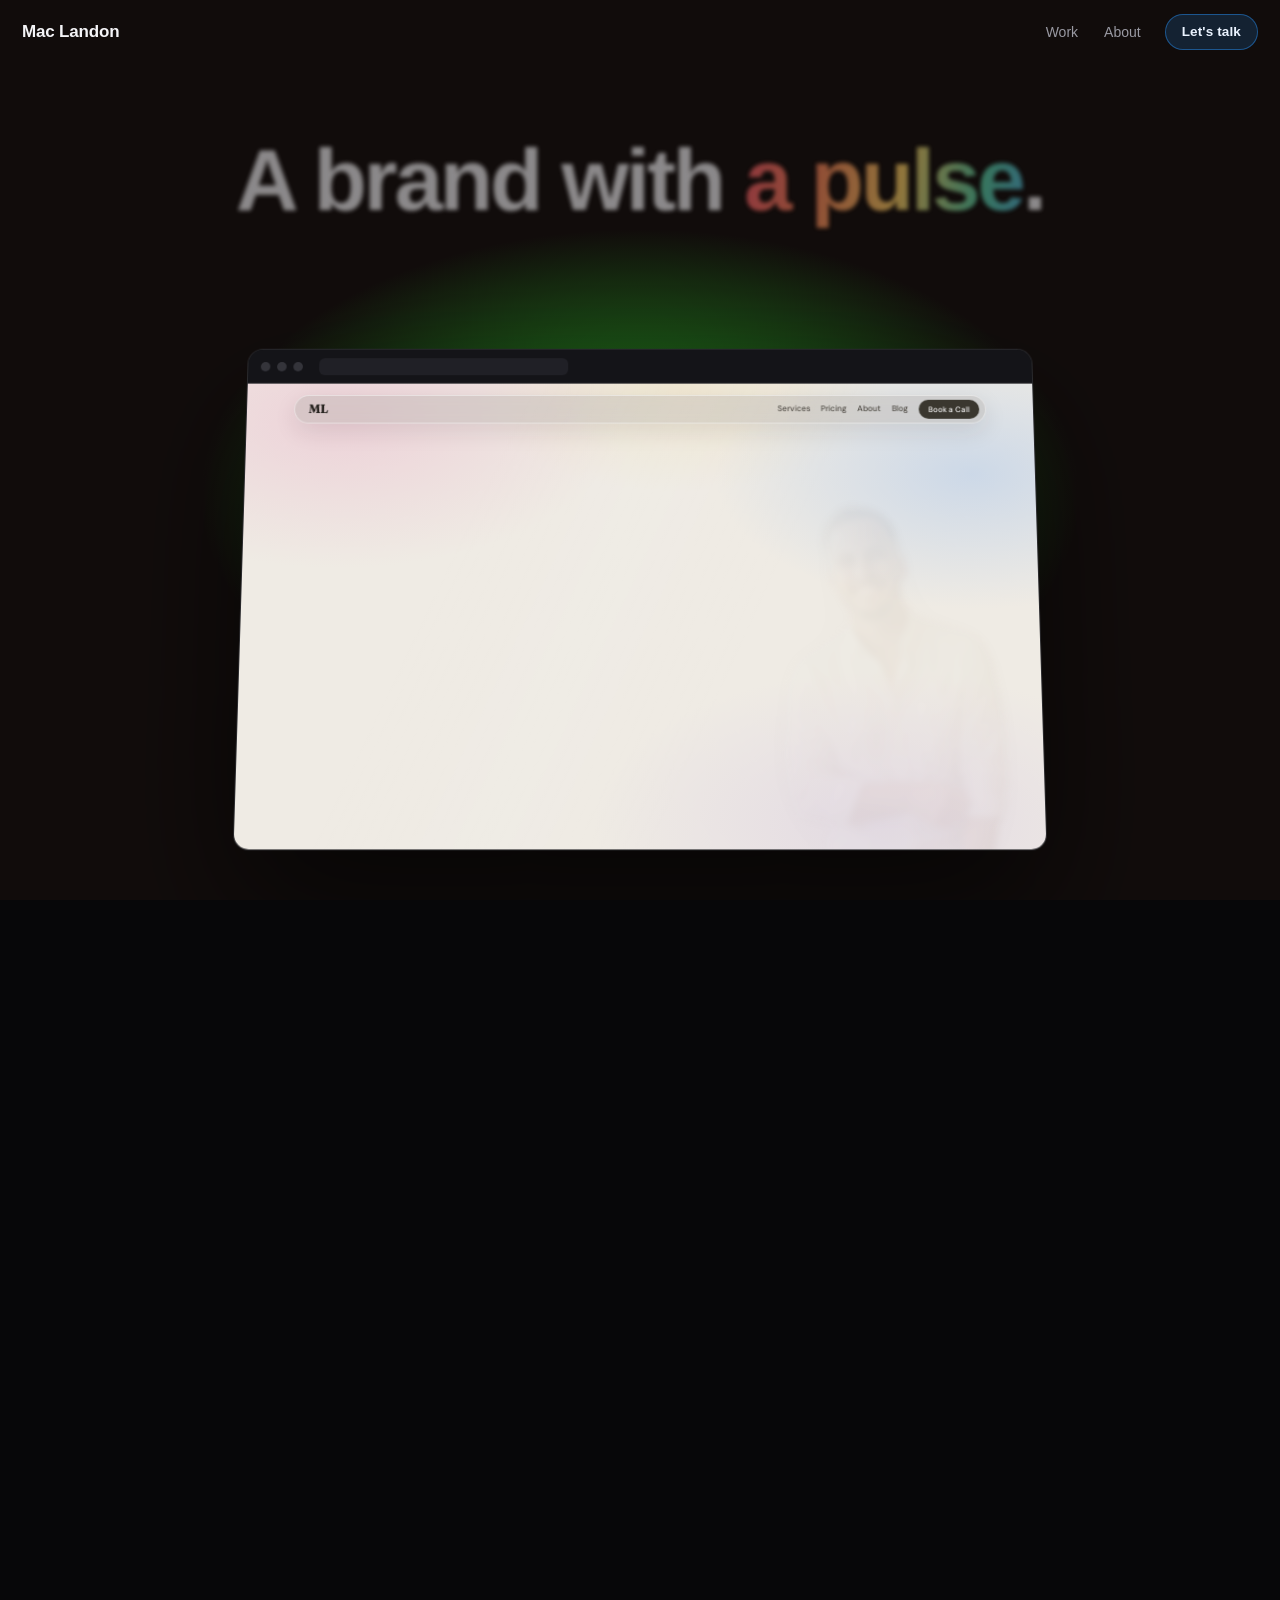
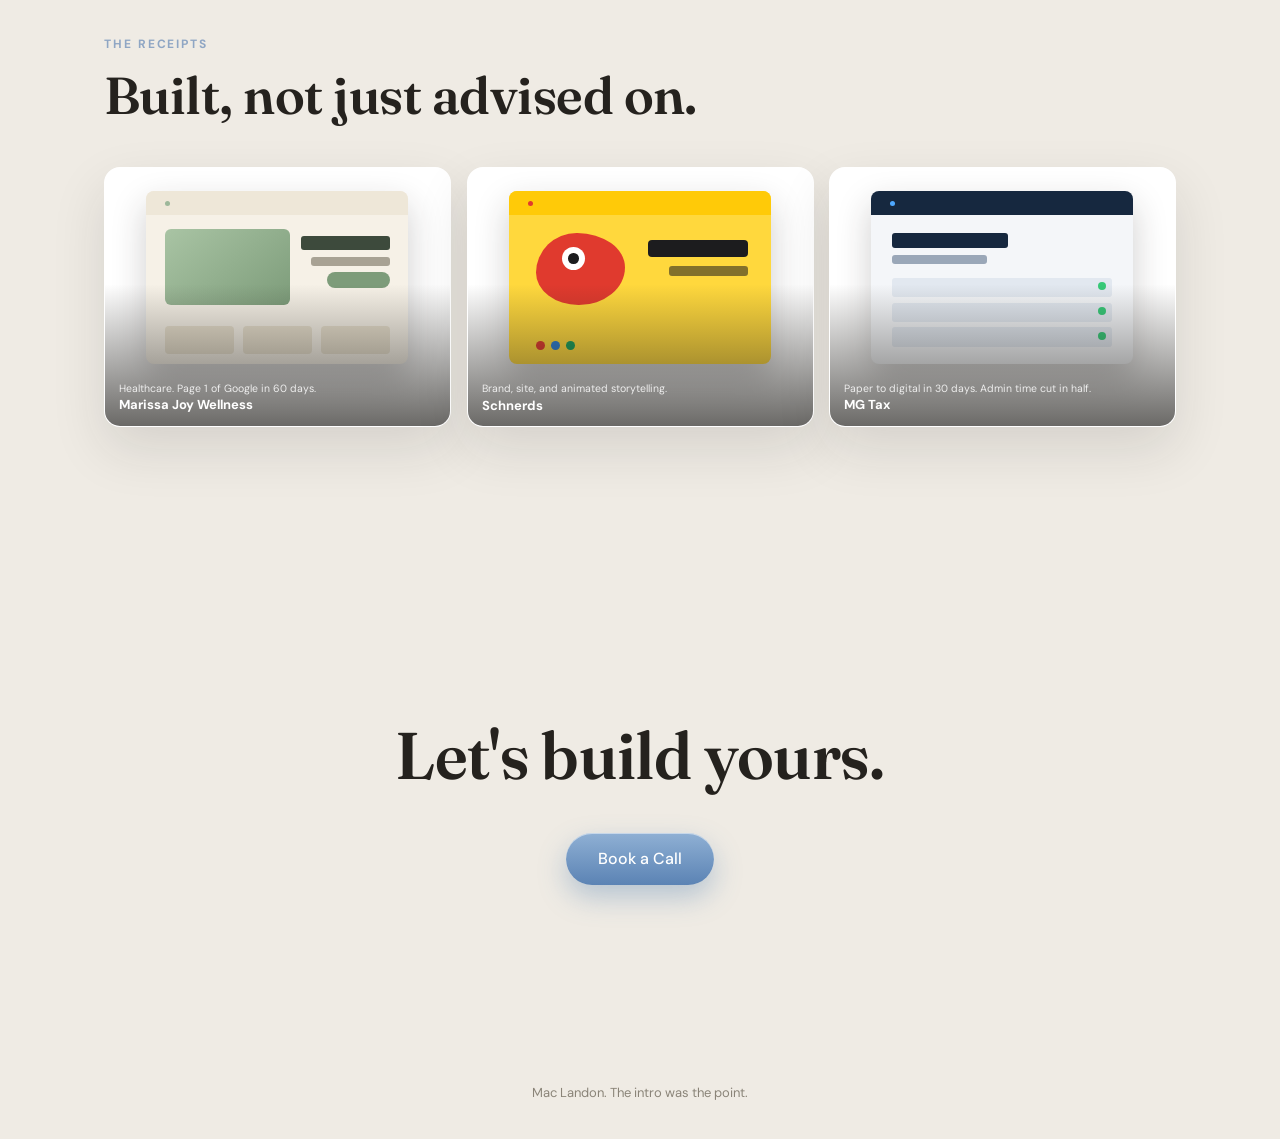
==== index.html @ 6a46c6a6 "snap-to-beat, seamless gradient loop, nav pill fix, shared-element morph into the site, subway video" ====
<!DOCTYPE html>
<html lang="en">
<head>
<meta charset="UTF-8">
<meta name="viewport" content="width=device-width, initial-scale=1, viewport-fit=cover">
<meta name="robots" content="noindex, nofollow">
<title>Mac Landon — the site builds itself</title>
<link rel="preconnect" href="https://fonts.googleapis.com">
<link rel="preconnect" href="https://fonts.gstatic.com" crossorigin>
<link href="https://fonts.googleapis.com/css2?family=Fraunces:ital,wght@0,500;0,600;0,700;1,600&family=DM+Sans:wght@400;500;700&display=swap" rel="stylesheet">
<!--
  v9 — THE INTRO TO THE REAL SITE.
  The dark cinematic stage builds maclandon.com in its TRUE brand
  (Fraunces serif, DM Sans, iridescent pastel, glass pill nav, the real
  portrait). At "One person. The whole build." you zoom INTO the browser
  and land inside the real site at full size. From there the page is
  normal: light theme, receipts, CTA. The whole build was the intro.
-->
<style>
  :root{
    --ink:#f4f4f7;--mute:#9a9aa3;--line:rgba(255,255,255,.12);
    --accent:#2997ff;
    /* cyclic gradient: ends where it starts, so the shimmer loop has no seam */
    --rainbow:linear-gradient(100deg,#ff5e6c,#ff8a5c,#ffd166,#5ad1a5,#4ea8ff,#a06bff,#ff6bd6,#ff5e6c);
    /* real maclandon.com brand */
    --site-bg:#EFEBE4;--site-card:rgba(252,250,246,.78);--site-text:#25221E;
    --site-mid:#5a554c;--site-muted:#8a8478;--site-blue:#7fa0c3;--site-blue2:#4a7ab0;
    --serif:"Fraunces",Georgia,serif;--sans:"DM Sans",-apple-system,sans-serif;
    --maxw:1120px;
  }
  *{margin:0;padding:0;box-sizing:border-box}
  body{background:#070709;color:var(--ink);
    font-family:-apple-system,BlinkMacSystemFont,"SF Pro Display","SF Pro Text","Helvetica Neue",sans-serif;
    -webkit-font-smoothing:antialiased;line-height:1.5;overflow-x:hidden}

  /* intro chrome nav (dissolves when you enter the site) */
  .nav{position:fixed;top:0;left:0;right:0;z-index:60;display:flex;align-items:center;justify-content:space-between;
    padding:14px 22px;will-change:opacity}
  .nav .brand{font-weight:600;font-size:17px;letter-spacing:-.01em;color:var(--ink);text-decoration:none}
  .nav .links{display:flex;gap:22px;align-items:center;font-size:14px}
  .nav .links a{color:var(--mute);text-decoration:none;padding:6px 2px}
  .nav .links a:hover{color:var(--ink)}
  .nav .links a.pill{background:rgba(41,151,255,.16);border:1px solid rgba(41,151,255,.45);color:#eaf3ff;
    padding:7px 16px;border-radius:980px;font-weight:600;font-size:13.5px;letter-spacing:.01em;
    transition:background .25s,border-color .25s}
  .nav .links a.pill:hover{background:rgba(41,151,255,.32);border-color:rgba(41,151,255,.7);color:#fff}
  @media(max-width:640px){.nav .links a.hide-m{display:none}}

  /* ===== THE STAGE ===== */
  .stage{position:relative;height:700vh}
  .pin{position:sticky;top:0;height:100vh;height:100svh;min-height:600px;overflow:hidden}
  .glow{position:absolute;inset:0;pointer-events:none}

  .caps{position:absolute;top:0;left:0;right:0;height:42svh;z-index:5;
    display:flex;align-items:center;justify-content:center;
    perspective:900px;perspective-origin:50% 50%;pointer-events:none}
  .cap{position:absolute;text-align:center;max-width:22ch;padding:0 22px;
    font-weight:800;letter-spacing:-.035em;line-height:1.05;
    font-size:clamp(30px,5.2vw,72px);opacity:0;will-change:transform,opacity,filter}
  .cap em{font-style:normal;background:var(--rainbow);background-size:200% 100%;
    -webkit-background-clip:text;background-clip:text;color:transparent;animation:shimmer 8s linear infinite}
  @keyframes shimmer{to{background-position:200% 0}}

  .stage3d{position:absolute;left:0;right:0;bottom:3svh;top:33svh;
    display:flex;align-items:center;justify-content:center;
    perspective:1500px;perspective-origin:50% 30%}
  .frame{position:relative;width:min(820px,90vw);aspect-ratio:16/10;
    border-radius:16px;border:1px solid var(--line);background:#0c0c10;
    box-shadow:0 60px 140px rgba(0,0,0,.65);
    transform-style:preserve-3d;will-change:transform,opacity,filter}
  .frame__bar{height:36px;display:flex;align-items:center;gap:7px;padding:0 13px;background:#141418;border-bottom:1px solid var(--line);border-radius:15px 15px 0 0}
  .frame__bar i{width:10px;height:10px;border-radius:50%;background:#34343a}
  .frame__url{margin-left:10px;height:18px;flex:1;max-width:260px;border-radius:6px;background:#202026;
    display:flex;align-items:center;padding:0 9px;overflow:hidden}
  .frame__url span{font-size:11px;color:#9fd3a9;font-family:'SF Mono',Menlo,monospace;white-space:nowrap;
    clip-path:inset(0 100% 0 0);will-change:clip-path}
  .screen{position:relative;height:calc(100% - 36px);overflow:hidden;border-radius:0 0 15px 15px;background:#0d0d12}
  .screen__sheen{position:absolute;inset:-10%;z-index:9;pointer-events:none;will-change:transform;
    background:linear-gradient(115deg,transparent 32%,rgba(255,255,255,.06) 46%,transparent 60%)}

  /* the iridescent wallpaper that floods in at the brand beat */
  .paper{position:absolute;inset:0;opacity:0;will-change:opacity;
    background:
      radial-gradient(55% 50% at 12% 8%,rgba(235,185,205,.5),transparent 65%),
      radial-gradient(50% 45% at 92% 20%,rgba(170,198,235,.5),transparent 65%),
      radial-gradient(45% 40% at 55% 0%,rgba(240,220,170,.35),transparent 60%),
      radial-gradient(55% 50% at 80% 95%,rgba(200,180,225,.3),transparent 65%),
      var(--site-bg)}

  .wire{position:absolute;inset:16px;display:flex;flex-direction:column;gap:11px;opacity:0;will-change:opacity}
  .wire b{display:block;border:1.5px dashed rgba(255,255,255,.2);border-radius:8px}
  .wire .w-nav{height:24px}.wire .w-hero{flex:1}.wire .w-row{height:25%;display:flex;gap:11px}
  .wire .w-row b{flex:1}

  /* ===== the miniature: real maclandon.com ===== */
  .lyr{position:absolute;opacity:0;will-change:opacity,transform,filter}
  .mnav{top:12px;left:50%;width:88%;height:30px;display:flex;align-items:center;gap:10px;
    background:rgba(180,175,168,.38);backdrop-filter:blur(10px);-webkit-backdrop-filter:blur(10px);
    border:1px solid rgba(255,255,255,.45);border-radius:980px;padding:0 6px 0 14px;
    box-shadow:0 8px 24px rgba(37,34,30,.10)}
  .mnav .ml{font-family:var(--serif);font-weight:700;font-size:13px;color:var(--site-text)}
  .mnav .mmenu{margin-left:auto;display:flex;gap:11px;font-family:var(--sans);font-size:8.5px;font-weight:500;color:#4c4841;align-items:center}
  .mnav .mp{background:#3a372f;color:#fff;border-radius:980px;padding:4px 10px;font-weight:500;font-size:8px}
  .mportrait{right:4%;bottom:0;height:78%;pointer-events:none}
  .mportrait img{height:100%;width:auto;display:block;filter:drop-shadow(0 10px 30px rgba(37,34,30,.18))}
  .mcard{left:5%;top:20%;width:44%;border-radius:12px;padding:14px 15px;
    background:var(--site-card);backdrop-filter:blur(10px);-webkit-backdrop-filter:blur(10px);
    border:1px solid rgba(255,255,255,.7);box-shadow:0 14px 38px rgba(37,34,30,.10)}
  .meyebrow{font-family:var(--sans);font-size:6.8px;font-weight:700;letter-spacing:.16em;color:#8fa6c4;margin-bottom:6px}
  .mcard h4{font-family:var(--serif);font-weight:600;font-size:clamp(12px,1.9vw,18.5px);letter-spacing:-.01em;line-height:1.12;color:var(--site-text)}
  .mcard h4 i{font-style:italic;color:#a9c3e2}
  .mstrap{font-family:var(--sans);font-size:clamp(7.5px,1vw,9.5px);font-weight:700;color:var(--site-mid);margin-top:6px}
  .mcard p{font-family:var(--sans);font-size:clamp(7px,.95vw,8.8px);color:var(--site-muted);line-height:1.5;margin-top:4px}
  .mpill{margin-top:8px;width:max-content;font-family:var(--sans);font-size:clamp(7.5px,1vw,9px);font-weight:500;color:#fff;
    background:linear-gradient(180deg,#8fb0d4,#5b83b4);border-radius:980px;padding:5px 13px;
    box-shadow:inset 0 1px 0 rgba(255,255,255,.5),0 6px 16px rgba(74,122,176,.35)}
  .mfoot{left:5%;bottom:7%;font-family:var(--sans);font-size:7px;font-weight:700;letter-spacing:.14em;color:#8a8478}
  .msys{bottom:14px;left:50%;width:60%;display:flex;gap:7px;align-items:center;z-index:3;
    background:rgba(252,250,246,.9);backdrop-filter:blur(10px);-webkit-backdrop-filter:blur(10px);
    border:1px solid rgba(255,255,255,.8);border-radius:11px;padding:7px;
    box-shadow:0 12px 30px rgba(37,34,30,.14)}
  .msys .field{flex:1;height:20px;border-radius:6px;background:rgba(37,34,30,.05);border:1px solid rgba(37,34,30,.12);
    display:flex;align-items:center;padding:0 8px;font-family:var(--sans);font-size:8.5px;color:var(--site-muted)}
  .msys .send{height:20px;border-radius:6px;background:var(--site-blue2);color:#fff;font-family:var(--sans);font-size:8.5px;font-weight:700;
    display:flex;align-items:center;padding:0 10px;white-space:nowrap}
  .mchecks{top:52px;right:5%;display:flex;flex-direction:column;gap:7px;align-items:flex-end;z-index:3}
  .mchecks .ck{display:flex;align-items:center;gap:5px;font-family:var(--sans);font-size:9px;color:var(--site-mid);
    background:rgba(252,250,246,.9);border:1px solid rgba(255,255,255,.8);border-radius:980px;padding:3px 9px;
    box-shadow:0 6px 16px rgba(37,34,30,.10)}
  .mchecks .ck b{width:12px;height:12px;border-radius:50%;background:#4c9e6a;color:#fff;font-size:8px;display:grid;place-items:center;font-weight:900}
  .mlive{top:52px;left:5%;display:flex;align-items:center;gap:6px;font-family:var(--sans);font-size:9.5px;color:var(--site-mid);z-index:3;
    background:rgba(252,250,246,.9);border:1px solid rgba(255,255,255,.8);border-radius:980px;padding:4px 10px;
    box-shadow:0 6px 16px rgba(37,34,30,.10)}
  .mlive b{width:7px;height:7px;border-radius:50%;background:#2ea866;box-shadow:0 0 0 0 rgba(46,168,102,.55);animation:pulse 1.8s infinite}
  @keyframes pulse{0%{box-shadow:0 0 0 0 rgba(46,168,102,.5)}70%{box-shadow:0 0 0 7px rgba(46,168,102,0)}100%{box-shadow:0 0 0 0 rgba(46,168,102,0)}}

  /* MOBILE: phone-shaped frame */
  @media(max-width:740px){
    .stage3d{top:30svh;bottom:2svh}
    .frame{width:auto;height:min(60svh,520px);aspect-ratio:10/16.5;border-radius:22px}
    .frame__bar{height:26px;border-radius:21px 21px 0 0;padding:0 10px}
    .frame__bar i{width:7px;height:7px}
    .frame__url{height:14px;max-width:170px;padding:0 7px}
    .frame__url span{font-size:8.5px}
    .screen{height:calc(100% - 26px);border-radius:0 0 21px 21px}
    .wire{inset:12px;gap:9px}
    .mnav{top:10px;width:88%;height:26px}
    .mnav .mmenu .mm{display:none}
    .mcard{left:6%;right:6%;width:auto;top:15%}
    .mcard h4{font-size:15px}
    .mstrap{font-size:9px}.mcard p{font-size:8.5px}
    .mpill{font-size:9px;padding:5px 13px}
    .mportrait{height:46%;right:0;left:0;display:flex;justify-content:center}
    .mchecks{display:none}
    .mlive{top:46px;left:6%}
    .msys{width:82%;bottom:12px}
    .mfoot{display:none}
  }

  /* ===== THE REAL SITE (you land inside it) ===== */
  .sitehero{position:absolute;inset:0;z-index:4;opacity:0;will-change:opacity,transform,filter;pointer-events:none;
    background:
      radial-gradient(55% 50% at 12% 8%,rgba(235,185,205,.5),transparent 65%),
      radial-gradient(50% 45% at 92% 20%,rgba(170,198,235,.5),transparent 65%),
      radial-gradient(45% 40% at 55% 0%,rgba(240,220,170,.35),transparent 60%),
      radial-gradient(55% 50% at 80% 95%,rgba(200,180,225,.3),transparent 65%),
      var(--site-bg);
    font-family:var(--sans);color:var(--site-text)}
  .snav{position:absolute;top:22px;left:0;right:0;margin:0 auto;width:min(880px,92vw);height:52px;
    display:flex;align-items:center;gap:22px;padding:0 10px 0 26px;
    background:rgba(180,175,168,.38);backdrop-filter:blur(14px);-webkit-backdrop-filter:blur(14px);
    border:1px solid rgba(255,255,255,.45);border-radius:980px;box-shadow:0 10px 34px rgba(37,34,30,.12);
    will-change:transform,opacity;transform-origin:0 0}
  .scard{will-change:transform,opacity;transform-origin:0 0}
  .sportrait{will-change:transform,opacity;transform-origin:0 0}
  .snav .ml{font-family:var(--serif);font-weight:700;font-size:22px}
  .snav .links{margin-left:auto;display:flex;gap:20px;align-items:center;font-size:13.5px;font-weight:500;color:#4c4841}
  .snav .links span{cursor:pointer}
  .snav .bp{background:#3a372f;color:#fff;border-radius:980px;padding:9px 18px;font-weight:500;font-size:13.5px}
  .sgrid{position:absolute;inset:0;display:grid;grid-template-columns:1.05fr .95fr;align-items:center;
    max-width:1240px;margin:0 auto;padding:80px 4vw 0}
  .scard{border-radius:22px;padding:clamp(22px,3.4vw,44px);
    background:var(--site-card);backdrop-filter:blur(14px);-webkit-backdrop-filter:blur(14px);
    border:1px solid rgba(255,255,255,.7);box-shadow:0 24px 60px rgba(37,34,30,.10)}
  .seyebrow{font-size:12px;font-weight:700;letter-spacing:.18em;color:#8fa6c4;margin-bottom:16px}
  .scard h1{font-family:var(--serif);font-weight:600;font-size:clamp(30px,3.9vw,54px);letter-spacing:-.01em;line-height:1.08}
  .scard h1 i{font-style:italic;color:#a9c3e2}
  .sstrap{font-size:clamp(14px,1.5vw,18px);font-weight:700;color:var(--site-mid);margin-top:14px}
  .scard p{font-size:clamp(12.5px,1.25vw,15.5px);color:var(--site-muted);line-height:1.6;margin-top:10px;max-width:46ch}
  .spill{display:inline-block;margin-top:20px;font-size:15px;font-weight:500;color:#fff;
    background:linear-gradient(180deg,#8fb0d4,#5b83b4);border-radius:980px;padding:12px 26px;
    box-shadow:inset 0 1px 0 rgba(255,255,255,.5),0 12px 28px rgba(74,122,176,.35)}
  .sportrait{position:absolute;right:2vw;bottom:0;height:min(86svh,780px);pointer-events:none}
  .sportrait img{height:100%;width:auto;display:block;filter:drop-shadow(0 16px 44px rgba(37,34,30,.16))}
  .sfoot{position:absolute;left:4vw;bottom:26px;font-size:11.5px;font-weight:700;letter-spacing:.16em;color:#8a8478}
  @media(max-width:900px){
    .sgrid{grid-template-columns:1fr;align-items:end;padding:86px 5vw 26svh}
    .snav .links span{display:none}
    .sportrait{right:50%;transform:translateX(50%);height:min(44svh,420px)}
    .sfoot{display:none}
  }

  /* ===== normal site sections below (light) ===== */
  .site-body{background:var(--site-bg);color:var(--site-text);font-family:var(--sans)}
  .band{max-width:var(--maxw);margin:0 auto;padding:15vh 24px}
  .k2{font-size:12px;font-weight:700;letter-spacing:.16em;color:#8fa6c4;margin-bottom:14px;text-transform:uppercase}
  .band h2{font-family:var(--serif);font-weight:600;font-size:clamp(30px,4.6vw,52px);letter-spacing:-.01em;line-height:1.08;max-width:20ch}
  .rgrid{display:grid;grid-template-columns:repeat(3,1fr);gap:16px;margin-top:44px;perspective:1100px}
  .tile{position:relative;will-change:transform,opacity;transform-style:preserve-3d;
    opacity:0;transform:translateY(46px) rotateX(26deg)}
  .tile.in{transition:opacity .9s cubic-bezier(.2,.7,.2,1),transform .9s cubic-bezier(.2,.7,.2,1);opacity:1;transform:none}
  .tile__in{position:relative;aspect-ratio:4/3;border-radius:16px;overflow:hidden;
    background:#fff;border:1px solid rgba(255,255,255,.8);box-shadow:0 22px 54px rgba(37,34,30,.12);text-align:left;
    will-change:transform;transition:box-shadow .3s;transform-style:preserve-3d}
  .tile:hover .tile__in{box-shadow:0 30px 70px rgba(74,122,176,.22)}
  .tile .glare{position:absolute;inset:0;z-index:4;pointer-events:none;opacity:0;
    background:radial-gradient(60% 45% at var(--gx,50%) var(--gy,50%),rgba(255,255,255,.35),transparent 70%);transition:opacity .3s}
  .tile:hover .glare{opacity:1}
  .tile .label{position:absolute;left:14px;bottom:11px;z-index:3;font-weight:700;font-size:13px;color:#fff}
  .tile .sub{position:absolute;left:14px;bottom:29px;z-index:3;font-size:10.5px;color:rgba(255,255,255,.85)}
  .tile__in::after{content:"";position:absolute;inset:0;z-index:2;background:linear-gradient(180deg,transparent 45%,rgba(30,28,24,.66))}
  .mini{position:absolute;inset:9% 12% 24%;border-radius:8px;overflow:hidden;box-shadow:0 14px 34px rgba(37,34,30,.22)}
  .mini .bar{height:14%;display:flex;align-items:center;gap:4px;padding:0 7%}
  .mini .bar i{width:5px;height:5px;border-radius:50%}
  .mini .line{border-radius:3px}
  .mini.marissa{background:#f6f1e7}
  .mini.marissa .bar{background:#eee7d8}.mini.marissa .bar i{background:#9db89a}
  .mini.marissa .hero{position:absolute;top:22%;left:7%;width:48%;height:44%;border-radius:6px;background:linear-gradient(140deg,#a9c4a4,#7d9c7a)}
  .mini.marissa .t1{position:absolute;top:26%;right:7%;width:34%;height:8%;background:#3d4a3c}
  .mini.marissa .t2{position:absolute;top:38%;right:7%;width:30%;height:5%;background:#a8a294}
  .mini.marissa .t3{position:absolute;top:47%;right:7%;width:24%;height:9%;border-radius:20px;background:#7d9c7a}
  .mini.marissa .row{position:absolute;bottom:6%;left:7%;right:7%;height:16%;display:flex;gap:4%}
  .mini.marissa .row b{flex:1;border-radius:4px;background:#e7dfcd}
  .mini.schnerds{background:#ffd83d}
  .mini.schnerds .bar{background:#ffca08}.mini.schnerds .bar i{background:#e03a2e}
  .mini.schnerds .blob{position:absolute;top:24%;left:10%;width:34%;height:42%;border-radius:46% 54% 52% 48%/55% 48% 52% 45%;background:#e03a2e}
  .mini.schnerds .eye{position:absolute;top:32%;left:20%;width:9%;aspect-ratio:1;border-radius:50%;background:#fff}
  .mini.schnerds .eye::after{content:"";position:absolute;inset:28%;border-radius:50%;background:#1c1c1e}
  .mini.schnerds .t1{position:absolute;top:28%;right:9%;width:38%;height:10%;background:#1c1c1e;border-radius:4px}
  .mini.schnerds .t2{position:absolute;top:43%;right:9%;width:30%;height:6%;background:rgba(28,28,30,.55);border-radius:3px}
  .mini.schnerds .dots{position:absolute;bottom:8%;left:10%;display:flex;gap:6px}
  .mini.schnerds .dots i{width:9px;height:9px;border-radius:50%}
  .mini.mgtax{background:#f4f6f9}
  .mini.mgtax .bar{background:#16283f}.mini.mgtax .bar i{background:#4ea8ff}
  .mini.mgtax .t1{position:absolute;top:24%;left:8%;width:44%;height:9%;background:#16283f;border-radius:3px}
  .mini.mgtax .t2{position:absolute;top:37%;left:8%;width:36%;height:5%;background:#9aa7b8;border-radius:3px}
  .mini.mgtax .rowset{position:absolute;top:50%;left:8%;right:8%;bottom:10%;display:flex;flex-direction:column;gap:8%}
  .mini.mgtax .rowset b{flex:1;border-radius:3px;background:#e2e8f0;position:relative}
  .mini.mgtax .rowset b::after{content:"";position:absolute;right:3%;top:22%;width:8px;height:8px;border-radius:50%;background:#37c978}
  @media(max-width:760px){
    .rgrid{grid-template-columns:1fr;gap:10px;margin-top:26px;width:min(420px,92vw)}
    .tile__in{aspect-ratio:16/5.6}
    .tile .label{left:63%;right:10px;bottom:auto;top:50%;font-size:12.5px}
    .tile .sub{left:63%;right:10px;bottom:auto;top:50%;transform:translateY(18px);font-size:9.5px;line-height:1.35}
    .tile__in::after{background:linear-gradient(90deg,transparent 55%,rgba(30,28,24,.6))}
    .mini{inset:10% 42% 10% 5%}
  }

  .cta{padding:16vh 24px 18vh;text-align:center}
  .cta h2{font-family:var(--serif);font-weight:600;font-size:clamp(32px,6vw,66px);letter-spacing:-.01em}
  .cta a{display:inline-block;margin-top:28px;font-size:16px;font-weight:500;color:#fff;text-decoration:none;
    background:linear-gradient(180deg,#8fb0d4,#5b83b4);border-radius:980px;padding:14px 32px;
    box-shadow:inset 0 1px 0 rgba(255,255,255,.5),0 12px 28px rgba(74,122,176,.35);transition:transform .2s}
  .cta a:hover{transform:translateY(-2px)}
  footer{padding:36px 24px calc(36px + env(safe-area-inset-bottom));text-align:center;color:#8a8478;font-size:13px}

  @media(prefers-reduced-motion:reduce){*{animation:none!important}}
</style>
</head>
<body>

<nav class="nav" id="nav">
  <a class="brand" href="index.html">Mac Landon</a>
  <div class="links">
    <a href="#work" id="worklink" class="hide-m">Work</a>
    <a href="about.html">About</a>
    <a href="#contact" class="pill">Let's talk</a>
  </div>
</nav>

<section class="stage" id="stage">
  <div class="pin" id="pin">
    <div class="glow" id="glow"></div>

    <div class="caps">
      <h1 class="cap">Your business is better than your website shows.</h1>
      <h1 class="cap">So I build the whole thing.</h1>
      <h1 class="cap">A brand with <em>a pulse</em>.</h1>
      <h1 class="cap">Your story, in your voice.</h1>
      <h1 class="cap">Systems that run it quietly.</h1>
      <h1 class="cap">One person. <em>The whole build.</em></h1>
    </div>

    <div class="stage3d">
      <div class="frame" id="frame">
        <div class="frame__bar"><i></i><i></i><i></i><div class="frame__url"><span id="urltext">https://maclandon.com</span></div></div>
        <div class="screen">
          <div class="paper" id="paper"></div>
          <div class="wire" id="wire">
            <b class="w-nav"></b><b class="w-hero"></b>
            <div class="w-row"><b></b><b></b><b></b></div>
          </div>

          <div class="lyr mnav" id="mnav" data-in="0.35" style="transform:translateX(-50%)">
            <div class="ml">ML</div>
            <div class="mmenu"><span class="mm">Services</span><span class="mm">Pricing</span><span class="mm">About</span><span class="mm">Blog</span><span class="mp">Book a Call</span></div>
          </div>

          <div class="lyr mportrait" id="mportrait" data-in="0.48"><img src="assets/mac-hero.png" alt=""></div>

          <div class="lyr mcard" id="mcard" data-in="0.51">
            <div class="meyebrow">— WEBSITES · SYSTEMS · AUTOMATION</div>
            <h4>Your business is <i>good.</i><br>Your systems aren't keeping up.</h4>
            <div class="mstrap">I find what's broken and build what's missing.</div>
            <p>I build the websites, intake systems, and automations that let solo practices and small firms run without the owner in the middle of everything.</p>
            <div class="mpill">See if we're a fit &rarr;</div>
          </div>

          <div class="lyr mfoot" data-in="0.56">— IS THIS RIGHT FOR YOU</div>

          <div class="lyr msys" data-in="0.66"><div class="field">you@email.com</div><div class="send">Get the audit</div></div>

          <div class="lyr mchecks" data-in="0.70">
            <div class="ck"><b>&checkmark;</b>Audit funnel live</div>
            <div class="ck"><b>&checkmark;</b>Booking connected</div>
          </div>

          <div class="lyr mlive" data-in="0.79"><b></b>Live</div>
          <div class="screen__sheen" id="sheen"></div>
        </div>
      </div>
    </div>

    <!-- you land INSIDE the real site -->
    <div class="sitehero" id="sitehero">
      <div class="snav" id="snav">
        <div class="ml">ML</div>
        <div class="links"><span>Services</span><span>Pricing</span><span>About</span><span>Blog</span><span>Audit</span><span class="bp">Book a Call</span></div>
      </div>
      <div class="sportrait" id="sportrait"><img src="assets/mac-hero.png" alt="Mac Landon"></div>
      <div class="sgrid">
        <div class="scard" id="scard">
          <div class="seyebrow">— WEBSITES · SYSTEMS · AUTOMATION</div>
          <h1>Your business is <i>good.</i><br>Your systems aren't keeping up.</h1>
          <div class="sstrap">I find what's broken and build what's missing.</div>
          <p>I build the websites, intake systems, and automations that let solo practices and small firms run without the owner in the middle of everything. Tax, healthcare, e-commerce, creative services.</p>
          <span class="spill">See if we're a fit &rarr;</span>
        </div>
        <div></div>
      </div>
      <div class="sfoot">— IS THIS RIGHT FOR YOU</div>
    </div>
  </div>
</section>

<!-- ===== from here on you're just browsing the site ===== -->
<div class="site-body">
  <section class="band" id="work">
    <div class="k2">The receipts</div>
    <h2>Built, not just advised on.</h2>
    <div class="rgrid">
      <div class="tile">
        <div class="tile__in">
          <div class="mini marissa"><div class="bar"><i></i></div><div class="hero"></div><div class="line t1"></div><div class="line t2"></div><div class="t3"></div><div class="row"><b></b><b></b><b></b></div></div>
          <div class="sub">Healthcare. Page 1 of Google in 60 days.</div>
          <div class="label">Marissa Joy Wellness</div>
          <div class="glare"></div>
        </div>
      </div>
      <div class="tile">
        <div class="tile__in">
          <div class="mini schnerds"><div class="bar"><i></i></div><div class="blob"></div><div class="eye"></div><div class="t1"></div><div class="t2"></div><div class="dots"><i style="background:#e03a2e"></i><i style="background:#2f7dd1"></i><i style="background:#1c9e5a"></i></div></div>
          <div class="sub">Brand, site, and animated storytelling.</div>
          <div class="label">Schnerds</div>
          <div class="glare"></div>
        </div>
      </div>
      <div class="tile">
        <div class="tile__in">
          <div class="mini mgtax"><div class="bar"><i></i></div><div class="t1"></div><div class="t2"></div><div class="rowset"><b></b><b></b><b></b></div></div>
          <div class="sub">Paper to digital in 30 days. Admin time cut in half.</div>
          <div class="label">MG Tax</div>
          <div class="glare"></div>
        </div>
      </div>
    </div>
  </section>

  <section class="cta" id="contact">
    <h2>Let's build yours.</h2>
    <a href="#">Book a Call</a>
  </section>

  <footer>Mac Landon. The intro was the point.</footer>
</div>

<script>
const clamp=(v,a,b)=>Math.max(a,Math.min(b,v));
const sstep=(a,b,x)=>{const t=clamp((x-a)/(b-a),0,1);return t*t*(3-2*t);};
const lerp=(a,b,t)=>a+(b-a)*t;
const reduce=matchMedia('(prefers-reduced-motion:reduce)').matches;

const stage=document.getElementById('stage'), pin=document.getElementById('pin'),
      glow=document.getElementById('glow'), frame=document.getElementById('frame'),
      wire=document.getElementById('wire'), nav=document.getElementById('nav'),
      sheen=document.getElementById('sheen'), urltext=document.getElementById('urltext'),
      paper=document.getElementById('paper'), sitehero=document.getElementById('sitehero'),
      mnavEl=document.getElementById('mnav'), mcardEl=document.getElementById('mcard'), mportraitEl=document.getElementById('mportrait'),
      snavEl=document.getElementById('snav'), scardEl=document.getElementById('scard'), sportraitEl=document.getElementById('sportrait'),
      caps=[...document.querySelectorAll('.cap')],
      layers=[...document.querySelectorAll('.lyr[data-in]')];

let target=0, pS=0, pM=0, pF=0, mx=0, my=0, smx=0, smy=0;
const mobile=()=>innerWidth<=740;
const capCenters=[0.055,0.21,0.375,0.535,0.69,0.80], capHalf=0.08;
const cold=[9,10,15], warm=[20,13,10], end=[239,235,228]; /* settles to the site's cream */

addEventListener('mousemove',e=>{mx=(e.clientX/innerWidth-0.5)*2;my=(e.clientY/innerHeight-0.5)*2;},{passive:true});

/* SHARED-ELEMENT MORPH: final layout rects of the real site's nav/card/portrait */
const pairs=[[mnavEl,snavEl,'nav'],[mcardEl,scardEl,'card'],[mportraitEl,sportraitEl,'portrait']];
let finalRects=null;
function measureFinal(){
  const wasOp=sitehero.style.opacity;
  pairs.forEach(([m,sE])=>sE.style.transform='none');
  finalRects={};
  pairs.forEach(([m,sE,key])=>{const r=sE.getBoundingClientRect();finalRects[key]={x:r.left,y:r.top,w:r.width};});
}
addEventListener('resize',()=>{finalRects=null;});
document.fonts&&document.fonts.ready.then(()=>{finalRects=null;});

function tick(){
  const total=stage.offsetHeight-innerHeight;
  target=clamp(-stage.getBoundingClientRect().top/(total||1),0,1);
  pS+=(target-pS)*(reduce?1:0.05);
  pM+=(target-pM)*(reduce?1:0.085);
  pF+=(target-pF)*(reduce?1:0.13);
  smx+=(mx-smx)*0.06; smy+=(my-smy)*0.06;

  /* background: cold -> warm -> settles to the SITE's cream for the handoff */
  const warmth=sstep(0.02,0.75,pS), settle=sstep(0.85,0.97,pS);
  const bg=cold.map((c,i)=>Math.round(lerp(lerp(c,warm[i],warmth),end[i],settle)));
  pin.style.background='rgb('+bg.join(',')+')';
  const hue=lerp(215,18,pS), gi=lerp(.28,.85,warmth)*(1-settle), gr=lerp(38,58,pS);
  glow.style.background='radial-gradient('+gr+'% '+(gr*0.86)+'% at 50% 55%,hsla('+hue+',85%,55%,'+gi.toFixed(2)+'),transparent 72%)';

  /* frame: lie back -> open -> ZOOM INTO THE SITE */
  const openT=sstep(0.02,0.62,pM);
  const maxTilt=mobile()?30:58;
  const rx=maxTilt*(1-openT);
  const exit=sstep(0.82,0.945,pM);
  const s=lerp(0.84,1,sstep(0,0.66,pM))+exit*1.6;   /* bigger dive = entering it */
  const ty=lerp(9,0,openT)+exit*8;
  const ry=reduce?0:smx*3*(1-exit), rxm=reduce?0:-smy*2*(1-exit);
  frame.style.transform='translateY('+ty+'vh) rotateX('+(rx+rxm)+'deg) rotateY('+ry+'deg) scale('+s+')';
  frame.style.opacity=1-exit;
  frame.style.filter=exit>0.02?'blur('+(exit*7)+'px)':'none';
  frame.style.visibility=exit>=1?'hidden':'visible';
  frame.style.boxShadow=pM>0.72?'0 60px 160px rgba(127,160,195,.35)':'0 60px 140px rgba(0,0,0,.65)';

  sheen.style.transform='translateX('+(smx*36)+'px) translateY('+(smy*14)+'px)';
  wire.style.opacity=(sstep(0.14,0.22,pM)*(1-sstep(0.33,0.45,pM))).toFixed(3);
  paper.style.opacity=sstep(0.33,0.44,pM);

  for(const el of layers){
    const st=parseFloat(el.dataset.in), a=sstep(st,st+0.09,pM);
    el.style.opacity=a;
    let base='';
    if(el.classList.contains('msys'))base='translateX(-50%) ';
    if(el.classList.contains('mnav'))base='translateX(-50%) ';
    el.style.transform=base+'translateY('+((1-a)*20)+'px) scale('+lerp(0.97,1,a)+')';
    el.style.filter='blur('+((1-a)*4)+'px)';
  }

  const typed=sstep(0.76,0.83,pM);
  urltext.style.clipPath='inset(0 '+((1-typed)*100)+'% 0 0)';

  const zmax=mobile()?240:520;
  caps.forEach((c,i)=>{
    let t=clamp((pF-capCenters[i])/capHalf,-1.35,1.35);
    if(i===0)t=Math.max(0,t);
    const o=clamp(1-Math.abs(t)*1.12,0,1);
    c.style.opacity=o.toFixed(3);
    c.style.transform='translateZ('+(t*zmax)+'px) translateY('+(t*-14)+'px)';
    c.style.filter='blur('+(Math.abs(t)*4).toFixed(2)+'px)';
    c.style.visibility=o<=0?'hidden':'visible';
  });

  /* you arrive INSIDE the site: the wallpaper fades up under the dive... */
  const bgIn=sstep(0.83,0.92,pM);
  sitehero.style.opacity=bgIn;
  sitehero.style.pointerEvents=pM>0.93?'auto':'none';

  /* ...and the mini elements BECOME the real ones (shared-element morph) */
  const me=sstep(0.845,0.965,pM);
  if(me>0&&!finalRects)measureFinal();
  if(finalRects){
    if(me<=0){pairs.forEach(([m,sE])=>{sE.style.opacity=0;sE.style.transform='none';});}
    else if(me>=1){pairs.forEach(([m,sE])=>{sE.style.opacity=1;sE.style.transform='none';});}
    else pairs.forEach(([m,sE,key])=>{
      const fr=finalRects[key];
      if(!fr||!fr.w){sE.style.opacity=me;sE.style.transform='none';return;}
      const mr=m.getBoundingClientRect();
      const cw=lerp(mr.width,fr.w,me), cx=lerp(mr.left,fr.x,me), cy=lerp(mr.top,fr.y,me);
      sE.style.transform='translate('+(cx-fr.x).toFixed(2)+'px,'+(cy-fr.y).toFixed(2)+'px) scale('+(cw/fr.w).toFixed(4)+')';
      sE.style.opacity=Math.min(1,me*2.4);
    });
  }
  /* the minis hand off as their real versions take over */
  const hand=1-sstep(0.85,0.91,pM);
  [mnavEl,mcardEl,mportraitEl].forEach(el=>{
    el.style.opacity=(parseFloat(el.style.opacity||'1')*hand).toFixed(3);
  });

  /* intro chrome dissolves as you enter the site */
  nav.style.opacity=(1-sstep(0.84,0.92,pM)).toFixed(3);
  nav.style.pointerEvents=pM>0.9?'none':'auto';

  requestAnimationFrame(tick);
}
requestAnimationFrame(tick);

/* receipt tiles: 3D flip-up entrance (the keeper) + pointer tilt */
const io=new IntersectionObserver(es=>es.forEach(e=>{if(e.isIntersecting){e.target.classList.add('in');io.unobserve(e.target);}}),{threshold:.25});
document.querySelectorAll('.tile').forEach((t,i)=>{t.style.transitionDelay=(i*0.12)+'s';io.observe(t);});
document.querySelectorAll('.tile').forEach(tl=>{
  const inn=tl.querySelector('.tile__in'), gl=tl.querySelector('.glare');
  tl.addEventListener('mousemove',e=>{
    if(mobile()||reduce)return;
    const r=inn.getBoundingClientRect();
    const px=(e.clientX-r.left)/r.width, py=(e.clientY-r.top)/r.height;
    inn.style.transform='rotateY('+((px-0.5)*10)+'deg) rotateX('+((0.5-py)*8)+'deg) translateZ(6px)';
    gl.style.setProperty('--gx',(px*100)+'%');
    gl.style.setProperty('--gy',(py*100)+'%');
  });
  tl.addEventListener('mouseleave',()=>{inn.style.transform='rotateY(0) rotateX(0)';});
});

/* SNAP TO THE NEAREST BEAT: when scrolling pauses mid-stage, glide to the
   beat the user was headed toward, so captions never rest half-faded. */
let idleTimer=null, snapAnim=null, lastY=scrollY, lastDir=1;
const snapPoints=[0.055,0.21,0.375,0.535,0.69,0.80,1];
function cancelSnap(){if(snapAnim){cancelAnimationFrame(snapAnim);snapAnim=null;}}
function doSnap(){
  if(reduce)return;
  const total=stage.offsetHeight-innerHeight;
  const cur=clamp(-stage.getBoundingClientRect().top/(total||1),0,1);
  if(cur<=0.002||cur>=0.998)return;
  let best=null,bd=1e9;
  for(const p of snapPoints){const d=Math.abs(p-cur);if(d<bd){bd=d;best=p;}}
  if(bd>0.02){ /* between beats: honor the direction they were headed */
    const ahead=snapPoints.filter(p=>lastDir>0?p>cur:p<cur);
    if(ahead.length){let nb=ahead[0],nd=1e9;for(const p of ahead){const d=Math.abs(p-cur);if(d<nd){nd=d;nb=p;}}
      if(nd<0.13){best=nb;bd=nd;}}
  }
  if(bd<0.004||bd>0.13)return;
  const from=scrollY,to=stage.offsetTop+best*total,t0=performance.now(),dur=700;
  const step=n=>{const k=Math.min(1,(n-t0)/dur),e2=1-Math.pow(1-k,3);
    scrollTo(0,from+(to-from)*e2);
    if(k<1)snapAnim=requestAnimationFrame(step);else snapAnim=null;};
  cancelSnap();snapAnim=requestAnimationFrame(step);
}
addEventListener('scroll',()=>{
  const y=scrollY;if(Math.abs(y-lastY)>1)lastDir=y>lastY?1:-1;lastY=y;
  if(snapAnim)return;
  clearTimeout(idleTimer);idleTimer=setTimeout(doSnap,230);
},{passive:true});
['wheel','touchstart'].forEach(ev=>addEventListener(ev,()=>{cancelSnap();},{passive:true}));

document.getElementById('worklink').addEventListener('click',e=>{
  e.preventDefault();
  scrollTo({top:stage.offsetTop+stage.offsetHeight,behavior:'smooth'});
});
</script>
</body>
</html>
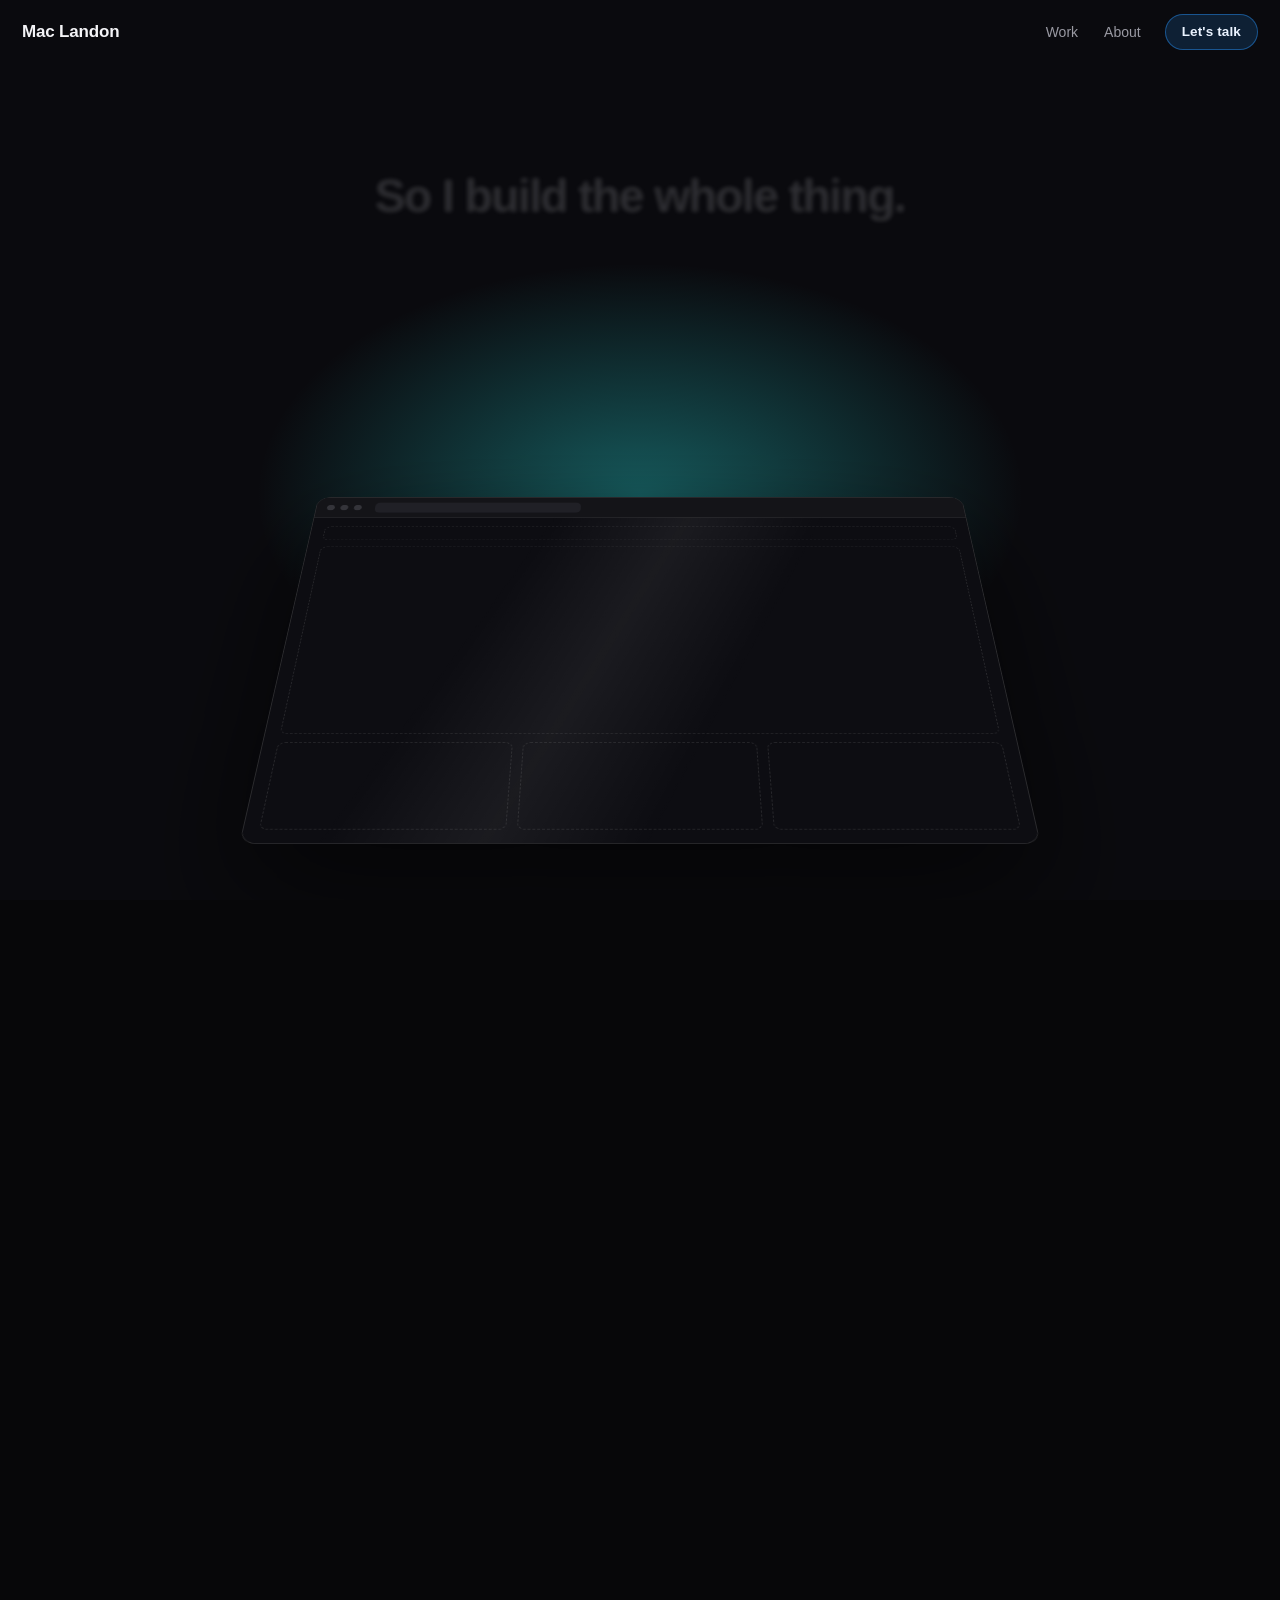
==== commit 84d82084: "real site as the landing (iframe swap), facilitating snap, subway framing, about story/process porte" ====
--- a/index.html
+++ b/index.html
@@ -158,6 +158,7 @@
   }
 
   /* ===== THE REAL SITE (you land inside it) ===== */
+  .siteframe{position:absolute;inset:0;z-index:3;width:100%;height:100%;border:0;opacity:0;background:#EFEBE4}
   .sitehero{position:absolute;inset:0;z-index:4;opacity:0;will-change:opacity,transform,filter;pointer-events:none;
     background:
       radial-gradient(55% 50% at 12% 8%,rgba(235,185,205,.5),transparent 65%),
@@ -331,7 +332,8 @@
       </div>
     </div>
 
-    <!-- you land INSIDE the real site -->
+    <!-- the REAL site, ready beneath the overlay -->
+    <iframe class="siteframe" id="siteframe" title="maclandon.com" loading="lazy"></iframe>
     <div class="sitehero" id="sitehero">
       <div class="snav" id="snav">
         <div class="ml">ML</div>
@@ -353,47 +355,6 @@
   </div>
 </section>
 
-<!-- ===== from here on you're just browsing the site ===== -->
-<div class="site-body">
-  <section class="band" id="work">
-    <div class="k2">The receipts</div>
-    <h2>Built, not just advised on.</h2>
-    <div class="rgrid">
-      <div class="tile">
-        <div class="tile__in">
-          <div class="mini marissa"><div class="bar"><i></i></div><div class="hero"></div><div class="line t1"></div><div class="line t2"></div><div class="t3"></div><div class="row"><b></b><b></b><b></b></div></div>
-          <div class="sub">Healthcare. Page 1 of Google in 60 days.</div>
-          <div class="label">Marissa Joy Wellness</div>
-          <div class="glare"></div>
-        </div>
-      </div>
-      <div class="tile">
-        <div class="tile__in">
-          <div class="mini schnerds"><div class="bar"><i></i></div><div class="blob"></div><div class="eye"></div><div class="t1"></div><div class="t2"></div><div class="dots"><i style="background:#e03a2e"></i><i style="background:#2f7dd1"></i><i style="background:#1c9e5a"></i></div></div>
-          <div class="sub">Brand, site, and animated storytelling.</div>
-          <div class="label">Schnerds</div>
-          <div class="glare"></div>
-        </div>
-      </div>
-      <div class="tile">
-        <div class="tile__in">
-          <div class="mini mgtax"><div class="bar"><i></i></div><div class="t1"></div><div class="t2"></div><div class="rowset"><b></b><b></b><b></b></div></div>
-          <div class="sub">Paper to digital in 30 days. Admin time cut in half.</div>
-          <div class="label">MG Tax</div>
-          <div class="glare"></div>
-        </div>
-      </div>
-    </div>
-  </section>
-
-  <section class="cta" id="contact">
-    <h2>Let's build yours.</h2>
-    <a href="#">Book a Call</a>
-  </section>
-
-  <footer>Mac Landon. The intro was the point.</footer>
-</div>
-
 <script>
 const clamp=(v,a,b)=>Math.max(a,Math.min(b,v));
 const sstep=(a,b,x)=>{const t=clamp((x-a)/(b-a),0,1);return t*t*(3-2*t);};
@@ -407,6 +368,7 @@
       paper=document.getElementById('paper'), sitehero=document.getElementById('sitehero'),
       mnavEl=document.getElementById('mnav'), mcardEl=document.getElementById('mcard'), mportraitEl=document.getElementById('mportrait'),
       snavEl=document.getElementById('snav'), scardEl=document.getElementById('scard'), sportraitEl=document.getElementById('sportrait'),
+      siteframe=document.getElementById('siteframe'),
       caps=[...document.querySelectorAll('.cap')],
       layers=[...document.querySelectorAll('.lyr[data-in]')];
 
@@ -489,7 +451,7 @@
   /* you arrive INSIDE the site: the wallpaper fades up under the dive... */
   const bgIn=sstep(0.83,0.92,pM);
   sitehero.style.opacity=bgIn;
-  sitehero.style.pointerEvents=pM>0.93?'auto':'none';
+  sitehero.style.pointerEvents='none';
 
   /* ...and the mini elements BECOME the real ones (shared-element morph) */
   const me=sstep(0.845,0.965,pM);
@@ -506,6 +468,14 @@
       sE.style.opacity=Math.min(1,me*2.4);
     });
   }
+  /* the real site loads quietly mid-build, then takes over at the end */
+  if(pM>0.35&&!siteframe.src)siteframe.src='site/index.html';
+  const swap=sstep(0.982,0.998,target);
+  siteframe.style.opacity=swap>0?1:0;
+  sitehero.style.opacity=(bgIn*(1-swap)).toFixed(3);
+  if(swap>=1){sitehero.style.visibility='hidden';siteframe.style.pointerEvents='auto';}
+  else{sitehero.style.visibility='visible';siteframe.style.pointerEvents='none';}
+
   /* the minis hand off as their real versions take over */
   const hand=1-sstep(0.85,0.91,pM);
   [mnavEl,mcardEl,mportraitEl].forEach(el=>{
@@ -520,25 +490,10 @@
 }
 requestAnimationFrame(tick);
 
-/* receipt tiles: 3D flip-up entrance (the keeper) + pointer tilt */
-const io=new IntersectionObserver(es=>es.forEach(e=>{if(e.isIntersecting){e.target.classList.add('in');io.unobserve(e.target);}}),{threshold:.25});
-document.querySelectorAll('.tile').forEach((t,i)=>{t.style.transitionDelay=(i*0.12)+'s';io.observe(t);});
-document.querySelectorAll('.tile').forEach(tl=>{
-  const inn=tl.querySelector('.tile__in'), gl=tl.querySelector('.glare');
-  tl.addEventListener('mousemove',e=>{
-    if(mobile()||reduce)return;
-    const r=inn.getBoundingClientRect();
-    const px=(e.clientX-r.left)/r.width, py=(e.clientY-r.top)/r.height;
-    inn.style.transform='rotateY('+((px-0.5)*10)+'deg) rotateX('+((0.5-py)*8)+'deg) translateZ(6px)';
-    gl.style.setProperty('--gx',(px*100)+'%');
-    gl.style.setProperty('--gy',(py*100)+'%');
-  });
-  tl.addEventListener('mouseleave',()=>{inn.style.transform='rotateY(0) rotateX(0)';});
-});
 
 /* SNAP TO THE NEAREST BEAT: when scrolling pauses mid-stage, glide to the
    beat the user was headed toward, so captions never rest half-faded. */
-let idleTimer=null, snapAnim=null, lastY=scrollY, lastDir=1;
+let idleTimer=null, snapAnim=null, lastY=scrollY, lastDir=1, restY=scrollY;
 const snapPoints=[0.055,0.21,0.375,0.535,0.69,0.80,1];
 function cancelSnap(){if(snapAnim){cancelAnimationFrame(snapAnim);snapAnim=null;}}
 function doSnap(){
@@ -548,28 +503,33 @@
   if(cur<=0.002||cur>=0.998)return;
   let best=null,bd=1e9;
   for(const p of snapPoints){const d=Math.abs(p-cur);if(d<bd){bd=d;best=p;}}
-  if(bd>0.02){ /* between beats: honor the direction they were headed */
+  const nudged=Math.abs(scrollY-restY)>24;
+  if(bd<=0.02&&nudged){ /* still near a beat but they pushed: carry them to the next one */
+    const ahead=snapPoints.filter(p=>lastDir>0?p>best+0.001:p<best-0.001);
+    if(ahead.length){let nb=null,nd=1e9;for(const p of ahead){const d=Math.abs(p-cur);if(d<nd){nd=d;nb=p;}}
+      if(nd<0.30){best=nb;bd=nd;}}
+  }else if(bd>0.02){ /* between beats: honor the direction they were headed */
     const ahead=snapPoints.filter(p=>lastDir>0?p>cur:p<cur);
     if(ahead.length){let nb=ahead[0],nd=1e9;for(const p of ahead){const d=Math.abs(p-cur);if(d<nd){nd=d;nb=p;}}
-      if(nd<0.13){best=nb;bd=nd;}}
-  }
-  if(bd<0.004||bd>0.13)return;
-  const from=scrollY,to=stage.offsetTop+best*total,t0=performance.now(),dur=700;
+      if(nd<0.30){best=nb;bd=nd;}}
+  }
+  if(bd<0.004||bd>0.30)return;
+  const from=scrollY,to=stage.offsetTop+best*total,t0=performance.now(),dur=Math.min(850,300+bd*2600);
   const step=n=>{const k=Math.min(1,(n-t0)/dur),e2=1-Math.pow(1-k,3);
     scrollTo(0,from+(to-from)*e2);
-    if(k<1)snapAnim=requestAnimationFrame(step);else snapAnim=null;};
+    if(k<1)snapAnim=requestAnimationFrame(step);else{snapAnim=null;restY=scrollY;}};
   cancelSnap();snapAnim=requestAnimationFrame(step);
 }
 addEventListener('scroll',()=>{
   const y=scrollY;if(Math.abs(y-lastY)>1)lastDir=y>lastY?1:-1;lastY=y;
   if(snapAnim)return;
-  clearTimeout(idleTimer);idleTimer=setTimeout(doSnap,230);
+  clearTimeout(idleTimer);idleTimer=setTimeout(doSnap,110);
 },{passive:true});
 ['wheel','touchstart'].forEach(ev=>addEventListener(ev,()=>{cancelSnap();},{passive:true}));
 
 document.getElementById('worklink').addEventListener('click',e=>{
   e.preventDefault();
-  scrollTo({top:stage.offsetTop+stage.offsetHeight,behavior:'smooth'});
+  scrollTo({top:stage.offsetTop+stage.offsetHeight-innerHeight,behavior:'smooth'});
 });
 </script>
 </body>
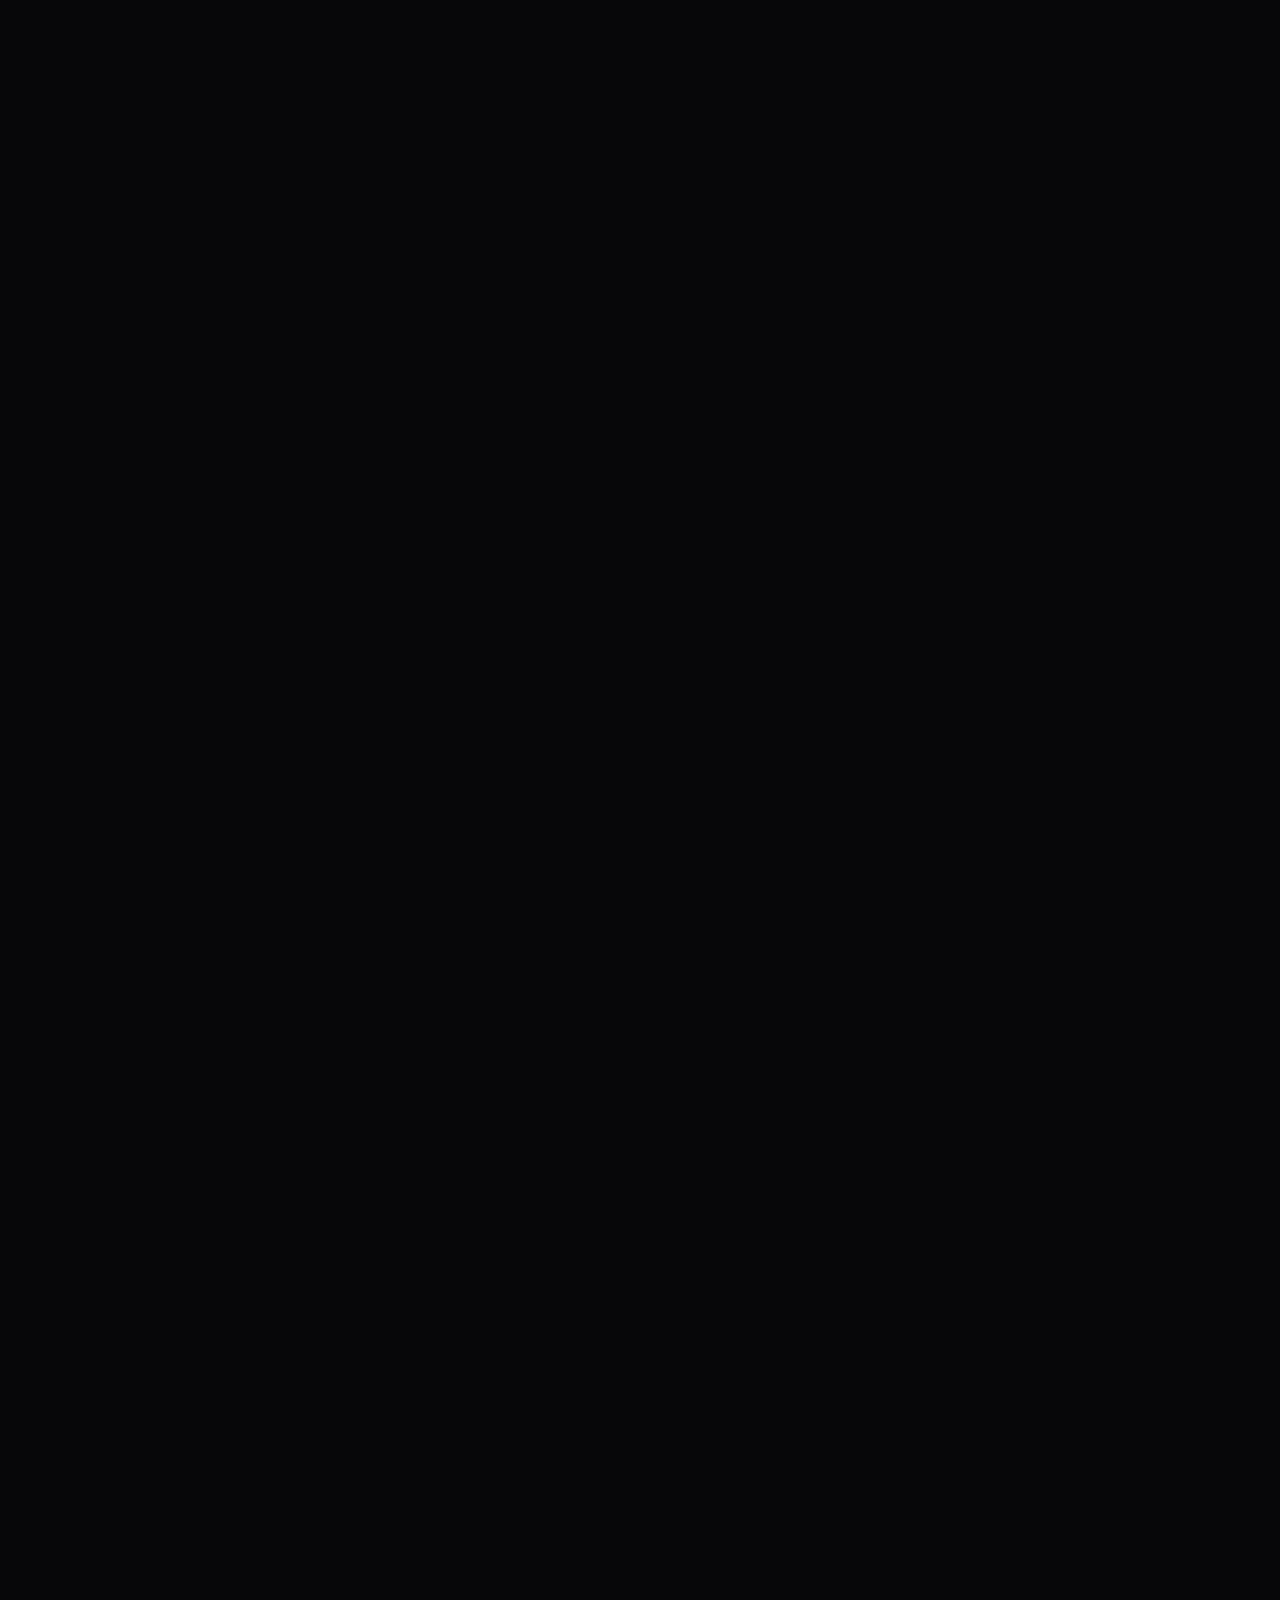
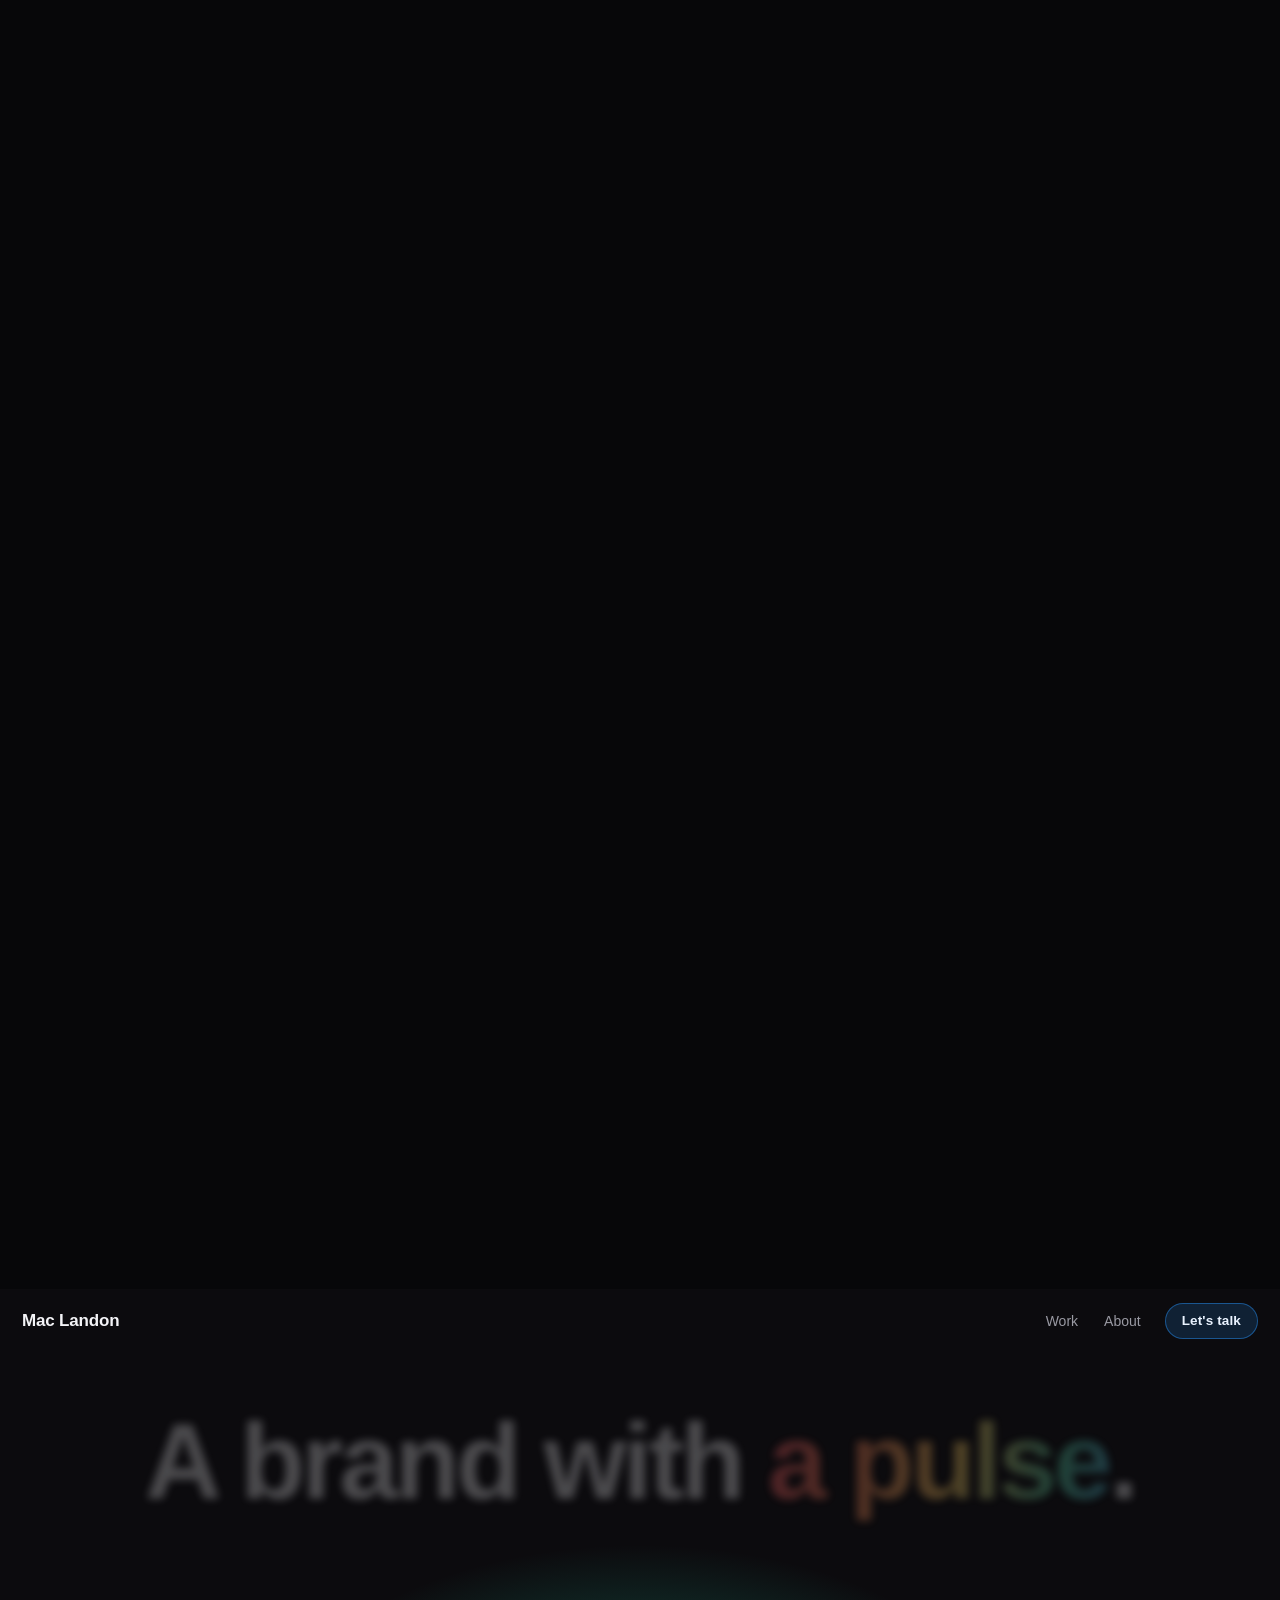
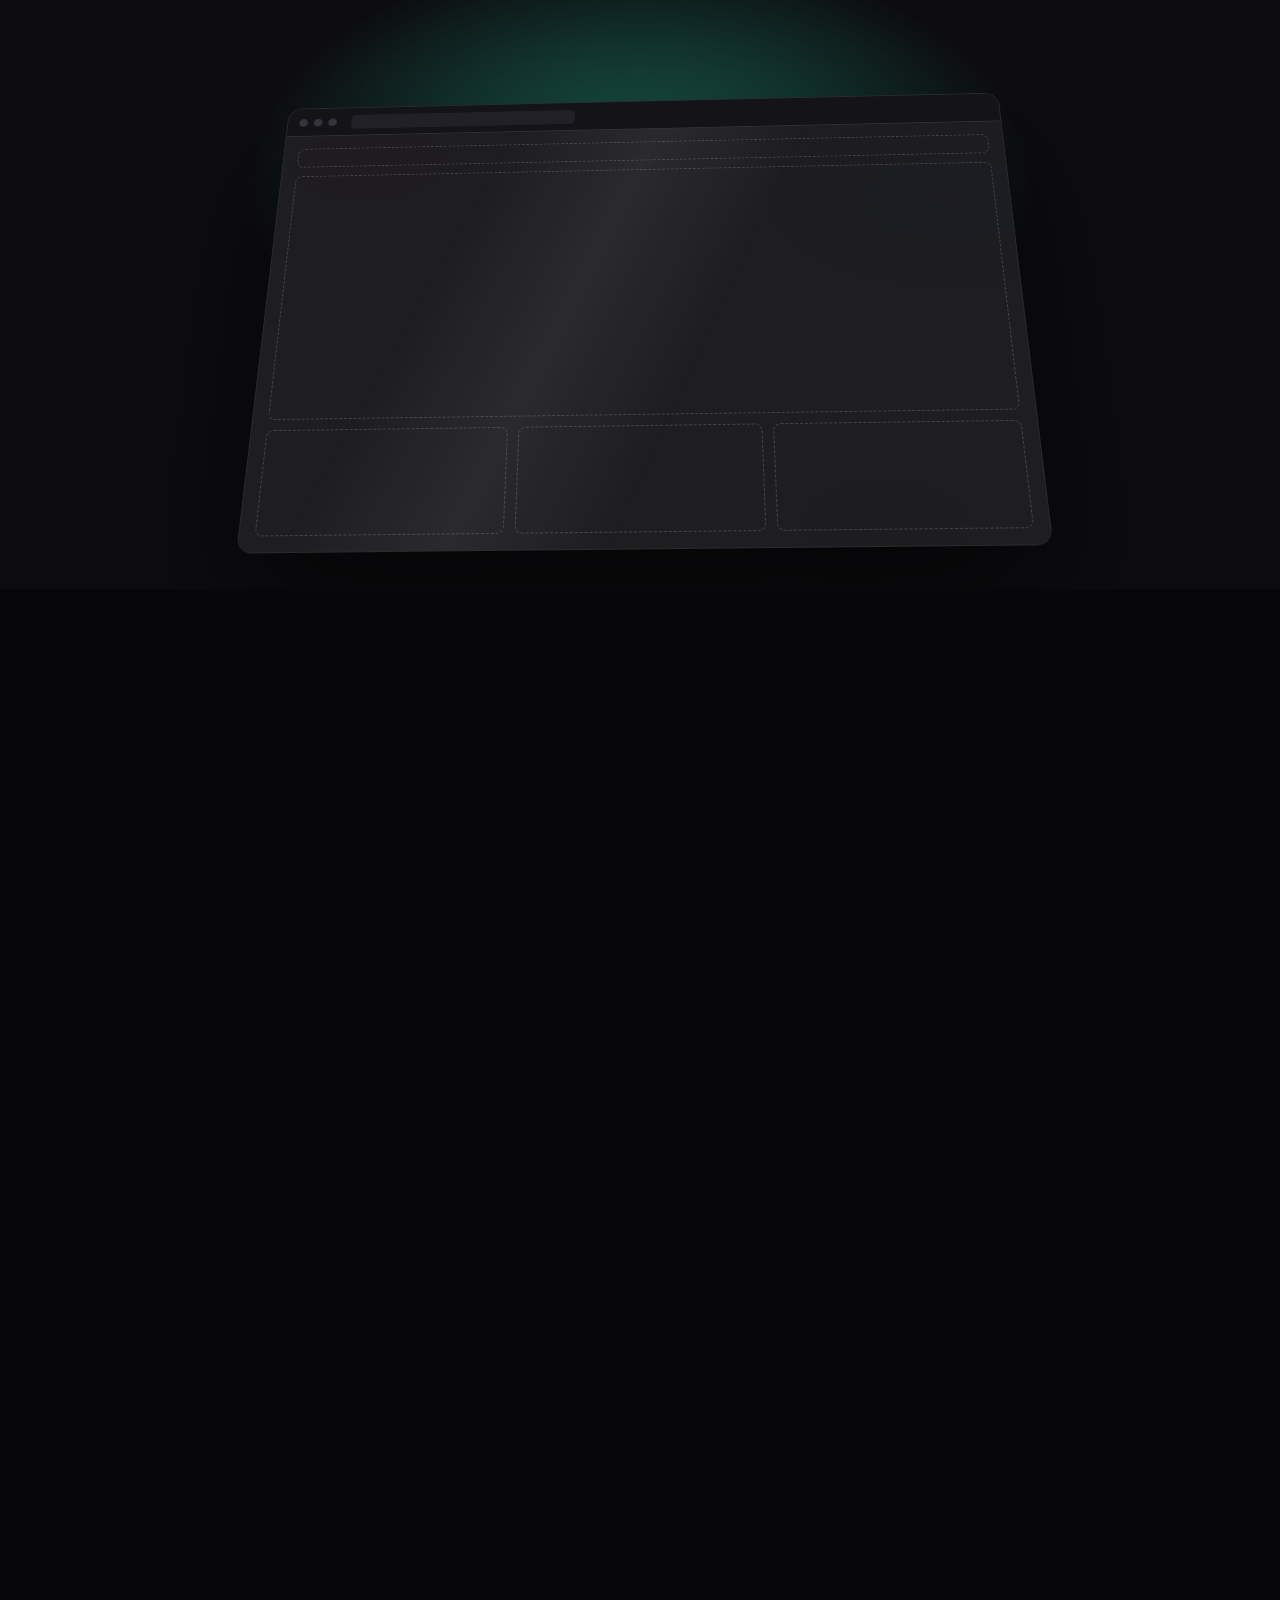
==== commit 2e33f93e: "fix mid-scroll glitch: preload real-site iframe at page load, sleep its videos until arrival Co-Auth" ====
--- a/index.html
+++ b/index.html
@@ -389,6 +389,25 @@
   pairs.forEach(([m,sE,key])=>{const r=sE.getBoundingClientRect();finalRects[key]={x:r.left,y:r.top,w:r.width};});
 }
 addEventListener('resize',()=>{finalRects=null;});
+
+/* Preload the real site while the visitor is still reading the hook,
+   so nothing heavy happens mid-scroll. Keep its videos asleep until
+   the moment of arrival. */
+let siteAwake=false;
+addEventListener('load',()=>{setTimeout(()=>{if(!siteframe.src)siteframe.src='site/index.html';},900);});
+siteframe.addEventListener('load',()=>{wakeSite(false);});
+function wakeSite(on){
+  if(on===siteAwake)return;
+  try{
+    const doc=siteframe.contentDocument;
+    if(!doc)return;
+    doc.querySelectorAll('video').forEach(v=>{
+      if(on){v.play&&v.play().catch(()=>{});}
+      else{v.pause&&v.pause();}
+    });
+    siteAwake=on;
+  }catch(err){}
+}
 document.fonts&&document.fonts.ready.then(()=>{finalRects=null;});
 
 function tick(){
@@ -468,13 +487,13 @@
       sE.style.opacity=Math.min(1,me*2.4);
     });
   }
-  /* the real site loads quietly mid-build, then takes over at the end */
-  if(pM>0.35&&!siteframe.src)siteframe.src='site/index.html';
+  /* the swap to the real site (preloaded at page load, woken here) */
   const swap=sstep(0.982,0.998,target);
   siteframe.style.opacity=swap>0?1:0;
+  siteframe.style.visibility=swap>0?'visible':'hidden';
   sitehero.style.opacity=(bgIn*(1-swap)).toFixed(3);
-  if(swap>=1){sitehero.style.visibility='hidden';siteframe.style.pointerEvents='auto';}
-  else{sitehero.style.visibility='visible';siteframe.style.pointerEvents='none';}
+  if(swap>=1){sitehero.style.visibility='hidden';siteframe.style.pointerEvents='auto';wakeSite(true);}
+  else{sitehero.style.visibility='visible';siteframe.style.pointerEvents='none';wakeSite(false);}
 
   /* the minis hand off as their real versions take over */
   const hand=1-sstep(0.85,0.91,pM);
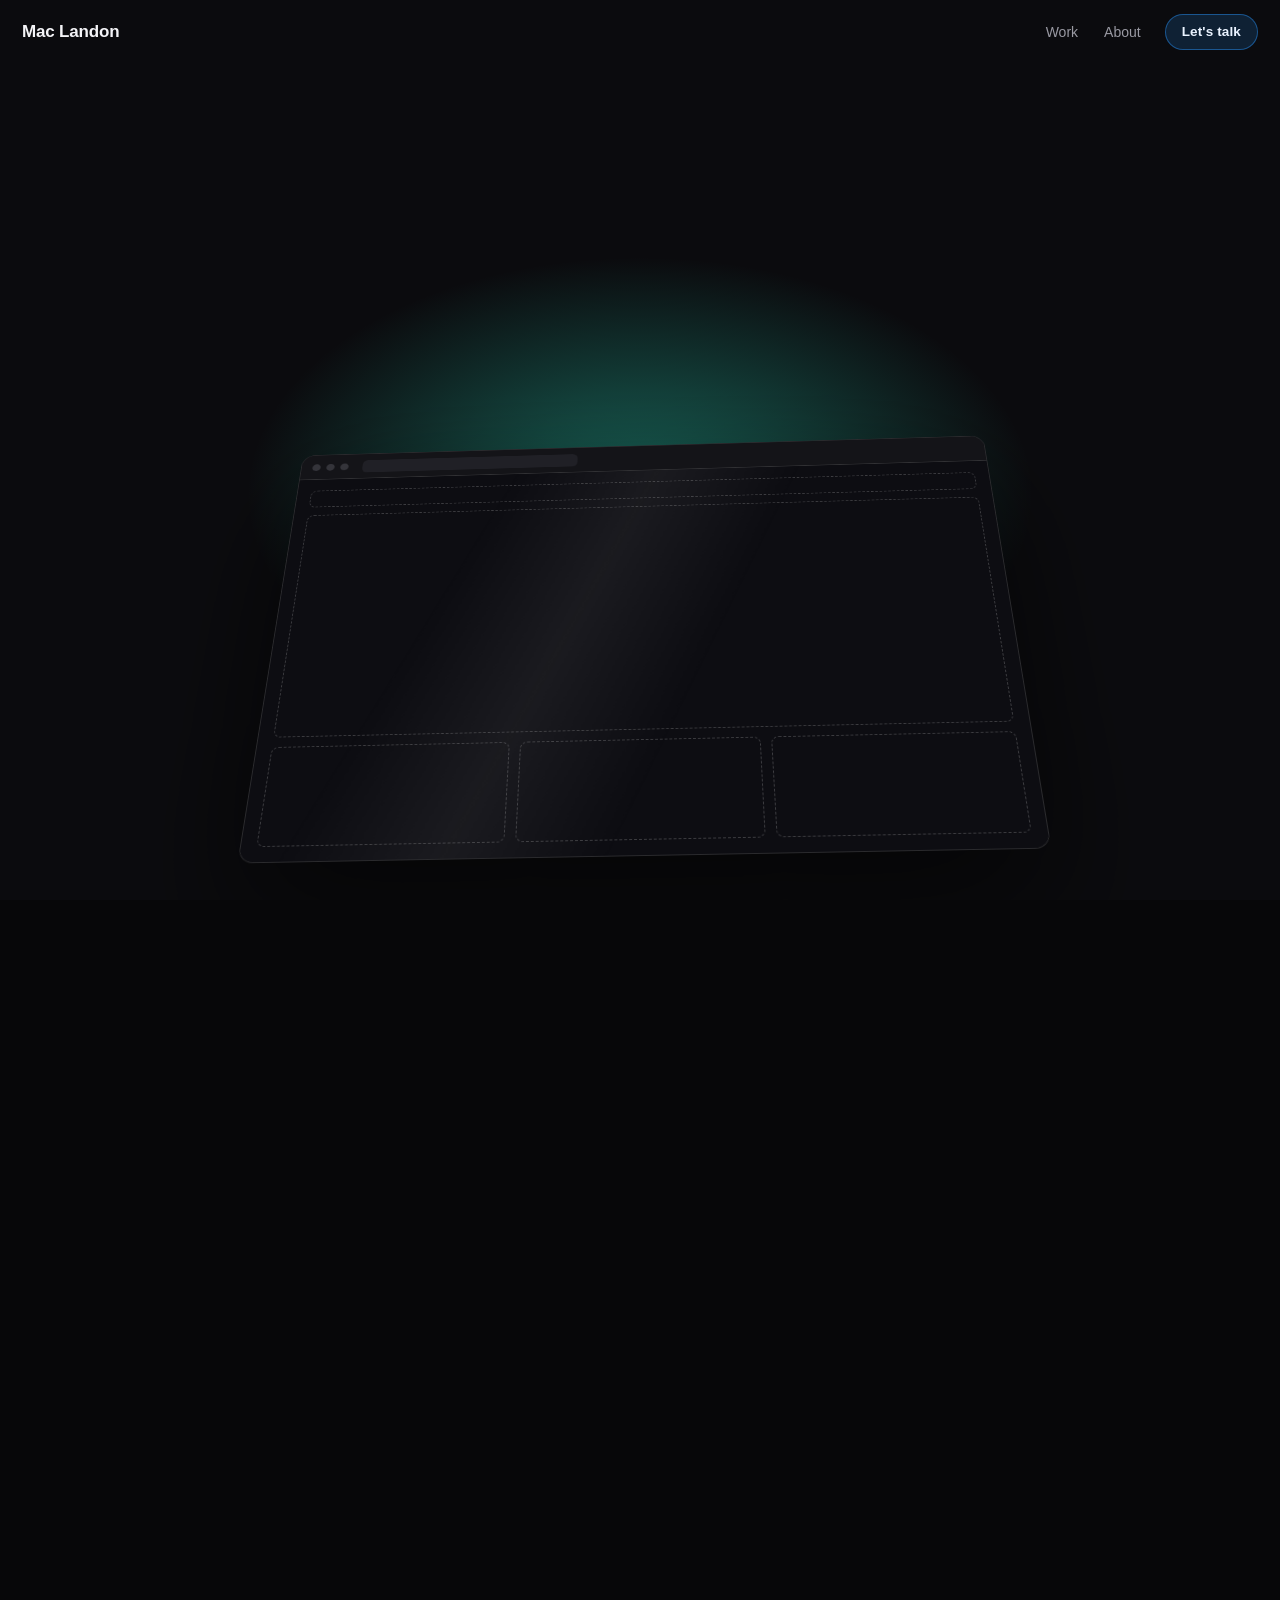
==== commit 6e73915c: "remove morph (simple fade), about snap-to-beat, exact nav parity, mobile layout fixes Co-Authored-By" ====
--- a/index.html
+++ b/index.html
@@ -100,6 +100,8 @@
     box-shadow:0 8px 24px rgba(37,34,30,.10)}
   .mnav .ml{font-family:var(--serif);font-weight:700;font-size:13px;color:var(--site-text)}
   .mnav .mmenu{margin-left:auto;display:flex;gap:11px;font-family:var(--sans);font-size:8.5px;font-weight:500;color:#4c4841;align-items:center}
+  .micn{display:block;opacity:.85}
+  .sicn{display:block;opacity:.85}
   .mnav .mp{background:#3a372f;color:#fff;border-radius:980px;padding:4px 10px;font-weight:500;font-size:8px}
   .mportrait{right:4%;bottom:0;height:78%;pointer-events:none}
   .mportrait img{height:100%;width:auto;display:block;filter:drop-shadow(0 10px 30px rgba(37,34,30,.18))}
@@ -146,14 +148,14 @@
     .wire{inset:12px;gap:9px}
     .mnav{top:10px;width:88%;height:26px}
     .mnav .mmenu .mm{display:none}
-    .mcard{left:6%;right:6%;width:auto;top:15%}
+    .mcard{left:6%;right:6%;width:auto;top:12%}
     .mcard h4{font-size:15px}
     .mstrap{font-size:9px}.mcard p{font-size:8.5px}
     .mpill{font-size:9px;padding:5px 13px}
-    .mportrait{height:46%;right:0;left:0;display:flex;justify-content:center}
+    .mportrait{height:34%;right:0;left:0;bottom:0;display:flex;justify-content:center}
     .mchecks{display:none}
-    .mlive{top:46px;left:6%}
-    .msys{width:82%;bottom:12px}
+    .mlive{top:44px;left:6%}
+    .msys{width:82%;bottom:10px;z-index:5}
     .mfoot{display:none}
   }
 
@@ -172,8 +174,6 @@
     background:rgba(180,175,168,.38);backdrop-filter:blur(14px);-webkit-backdrop-filter:blur(14px);
     border:1px solid rgba(255,255,255,.45);border-radius:980px;box-shadow:0 10px 34px rgba(37,34,30,.12);
     will-change:transform,opacity;transform-origin:0 0}
-  .scard{will-change:transform,opacity;transform-origin:0 0}
-  .sportrait{will-change:transform,opacity;transform-origin:0 0}
   .snav .ml{font-family:var(--serif);font-weight:700;font-size:22px}
   .snav .links{margin-left:auto;display:flex;gap:20px;align-items:center;font-size:13.5px;font-weight:500;color:#4c4841}
   .snav .links span{cursor:pointer}
@@ -195,9 +195,11 @@
   .sportrait img{height:100%;width:auto;display:block;filter:drop-shadow(0 16px 44px rgba(37,34,30,.16))}
   .sfoot{position:absolute;left:4vw;bottom:26px;font-size:11.5px;font-weight:700;letter-spacing:.16em;color:#8a8478}
   @media(max-width:900px){
-    .sgrid{grid-template-columns:1fr;align-items:end;padding:86px 5vw 26svh}
-    .snav .links span{display:none}
-    .sportrait{right:50%;transform:translateX(50%);height:min(44svh,420px)}
+    .sgrid{grid-template-columns:1fr;align-items:start;padding:92px 5vw 0}
+    .scard{position:relative;z-index:2}
+    .snav .links span,.snav .links .sicn{display:none}
+    .snav .links .bp{display:inline-block}
+    .sportrait{right:50%;transform:translateX(50%);height:min(34svh,320px);z-index:1}
     .sfoot{display:none}
   }
 
@@ -304,7 +306,7 @@
 
           <div class="lyr mnav" id="mnav" data-in="0.35" style="transform:translateX(-50%)">
             <div class="ml">ML</div>
-            <div class="mmenu"><span class="mm">Services</span><span class="mm">Pricing</span><span class="mm">About</span><span class="mm">Blog</span><span class="mp">Book a Call</span></div>
+            <div class="mmenu"><span class="mm">Services</span><span class="mm">Pricing</span><span class="mm">About</span><span class="mm">Blog</span><span class="mm">Audit</span><svg class="micn" viewBox="0 0 24 24" width="9" height="9"><rect x="2" y="2" width="20" height="20" rx="5" fill="none" stroke="#4c4841" stroke-width="2.4"/><text x="12" y="16.5" text-anchor="middle" font-size="11" font-weight="700" fill="#4c4841" font-family="DM Sans,sans-serif">in</text></svg><svg class="micn" viewBox="0 0 24 24" width="9" height="9"><rect x="2.5" y="2.5" width="19" height="19" rx="5.5" fill="none" stroke="#4c4841" stroke-width="2.2"/><circle cx="12" cy="12" r="4.4" fill="none" stroke="#4c4841" stroke-width="2.2"/><circle cx="17.6" cy="6.6" r="1.5" fill="#4c4841"/></svg><span class="mp">Book a Call</span></div>
           </div>
 
           <div class="lyr mportrait" id="mportrait" data-in="0.48"><img src="assets/mac-hero.png" alt=""></div>
@@ -337,7 +339,7 @@
     <div class="sitehero" id="sitehero">
       <div class="snav" id="snav">
         <div class="ml">ML</div>
-        <div class="links"><span>Services</span><span>Pricing</span><span>About</span><span>Blog</span><span>Audit</span><span class="bp">Book a Call</span></div>
+        <div class="links"><span>Services</span><span>Pricing</span><span>About</span><span>Blog</span><span>Audit</span><svg class="sicn" viewBox="0 0 24 24" width="16" height="16"><rect x="2" y="2" width="20" height="20" rx="5" fill="none" stroke="#4c4841" stroke-width="2.4"/><text x="12" y="16.5" text-anchor="middle" font-size="11" font-weight="700" fill="#4c4841" font-family="DM Sans,sans-serif">in</text></svg><svg class="sicn" viewBox="0 0 24 24" width="16" height="16"><rect x="2.5" y="2.5" width="19" height="19" rx="5.5" fill="none" stroke="#4c4841" stroke-width="2.2"/><circle cx="12" cy="12" r="4.4" fill="none" stroke="#4c4841" stroke-width="2.2"/><circle cx="17.6" cy="6.6" r="1.5" fill="#4c4841"/></svg><span class="bp">Book a Call</span></div>
       </div>
       <div class="sportrait" id="sportrait"><img src="assets/mac-hero.png" alt="Mac Landon"></div>
       <div class="sgrid">
@@ -366,8 +368,6 @@
       wire=document.getElementById('wire'), nav=document.getElementById('nav'),
       sheen=document.getElementById('sheen'), urltext=document.getElementById('urltext'),
       paper=document.getElementById('paper'), sitehero=document.getElementById('sitehero'),
-      mnavEl=document.getElementById('mnav'), mcardEl=document.getElementById('mcard'), mportraitEl=document.getElementById('mportrait'),
-      snavEl=document.getElementById('snav'), scardEl=document.getElementById('scard'), sportraitEl=document.getElementById('sportrait'),
       siteframe=document.getElementById('siteframe'),
       caps=[...document.querySelectorAll('.cap')],
       layers=[...document.querySelectorAll('.lyr[data-in]')];
@@ -379,36 +379,6 @@
 
 addEventListener('mousemove',e=>{mx=(e.clientX/innerWidth-0.5)*2;my=(e.clientY/innerHeight-0.5)*2;},{passive:true});
 
-/* SHARED-ELEMENT MORPH: final layout rects of the real site's nav/card/portrait */
-const pairs=[[mnavEl,snavEl,'nav'],[mcardEl,scardEl,'card'],[mportraitEl,sportraitEl,'portrait']];
-let finalRects=null;
-function measureFinal(){
-  const wasOp=sitehero.style.opacity;
-  pairs.forEach(([m,sE])=>sE.style.transform='none');
-  finalRects={};
-  pairs.forEach(([m,sE,key])=>{const r=sE.getBoundingClientRect();finalRects[key]={x:r.left,y:r.top,w:r.width};});
-}
-addEventListener('resize',()=>{finalRects=null;});
-
-/* Preload the real site while the visitor is still reading the hook,
-   so nothing heavy happens mid-scroll. Keep its videos asleep until
-   the moment of arrival. */
-let siteAwake=false;
-addEventListener('load',()=>{setTimeout(()=>{if(!siteframe.src)siteframe.src='site/index.html';},900);});
-siteframe.addEventListener('load',()=>{wakeSite(false);});
-function wakeSite(on){
-  if(on===siteAwake)return;
-  try{
-    const doc=siteframe.contentDocument;
-    if(!doc)return;
-    doc.querySelectorAll('video').forEach(v=>{
-      if(on){v.play&&v.play().catch(()=>{});}
-      else{v.pause&&v.pause();}
-    });
-    siteAwake=on;
-  }catch(err){}
-}
-document.fonts&&document.fonts.ready.then(()=>{finalRects=null;});
 
 function tick(){
   const total=stage.offsetHeight-innerHeight;
@@ -472,34 +442,10 @@
   sitehero.style.opacity=bgIn;
   sitehero.style.pointerEvents='none';
 
-  /* ...and the mini elements BECOME the real ones (shared-element morph) */
-  const me=sstep(0.845,0.965,pM);
-  if(me>0&&!finalRects)measureFinal();
-  if(finalRects){
-    if(me<=0){pairs.forEach(([m,sE])=>{sE.style.opacity=0;sE.style.transform='none';});}
-    else if(me>=1){pairs.forEach(([m,sE])=>{sE.style.opacity=1;sE.style.transform='none';});}
-    else pairs.forEach(([m,sE,key])=>{
-      const fr=finalRects[key];
-      if(!fr||!fr.w){sE.style.opacity=me;sE.style.transform='none';return;}
-      const mr=m.getBoundingClientRect();
-      const cw=lerp(mr.width,fr.w,me), cx=lerp(mr.left,fr.x,me), cy=lerp(mr.top,fr.y,me);
-      sE.style.transform='translate('+(cx-fr.x).toFixed(2)+'px,'+(cy-fr.y).toFixed(2)+'px) scale('+(cw/fr.w).toFixed(4)+')';
-      sE.style.opacity=Math.min(1,me*2.4);
-    });
-  }
-  /* the swap to the real site (preloaded at page load, woken here) */
-  const swap=sstep(0.982,0.998,target);
-  siteframe.style.opacity=swap>0?1:0;
-  siteframe.style.visibility=swap>0?'visible':'hidden';
-  sitehero.style.opacity=(bgIn*(1-swap)).toFixed(3);
-  if(swap>=1){sitehero.style.visibility='hidden';siteframe.style.pointerEvents='auto';wakeSite(true);}
-  else{sitehero.style.visibility='visible';siteframe.style.pointerEvents='none';wakeSite(false);}
-
-  /* the minis hand off as their real versions take over */
-  const hand=1-sstep(0.85,0.91,pM);
-  [mnavEl,mcardEl,mportraitEl].forEach(el=>{
-    el.style.opacity=(parseFloat(el.style.opacity||'1')*hand).toFixed(3);
-  });
+  /* simple arrival: the site fades and settles in as you dive through */
+  const rIn=sstep(0.86,0.97,pM);
+  sitehero.style.transform='scale('+lerp(1.1,1,rIn)+')';
+  sitehero.style.filter=rIn<1?'blur('+((1-rIn)*8)+'px)':'none';
 
   /* intro chrome dissolves as you enter the site */
   nav.style.opacity=(1-sstep(0.84,0.92,pM)).toFixed(3);
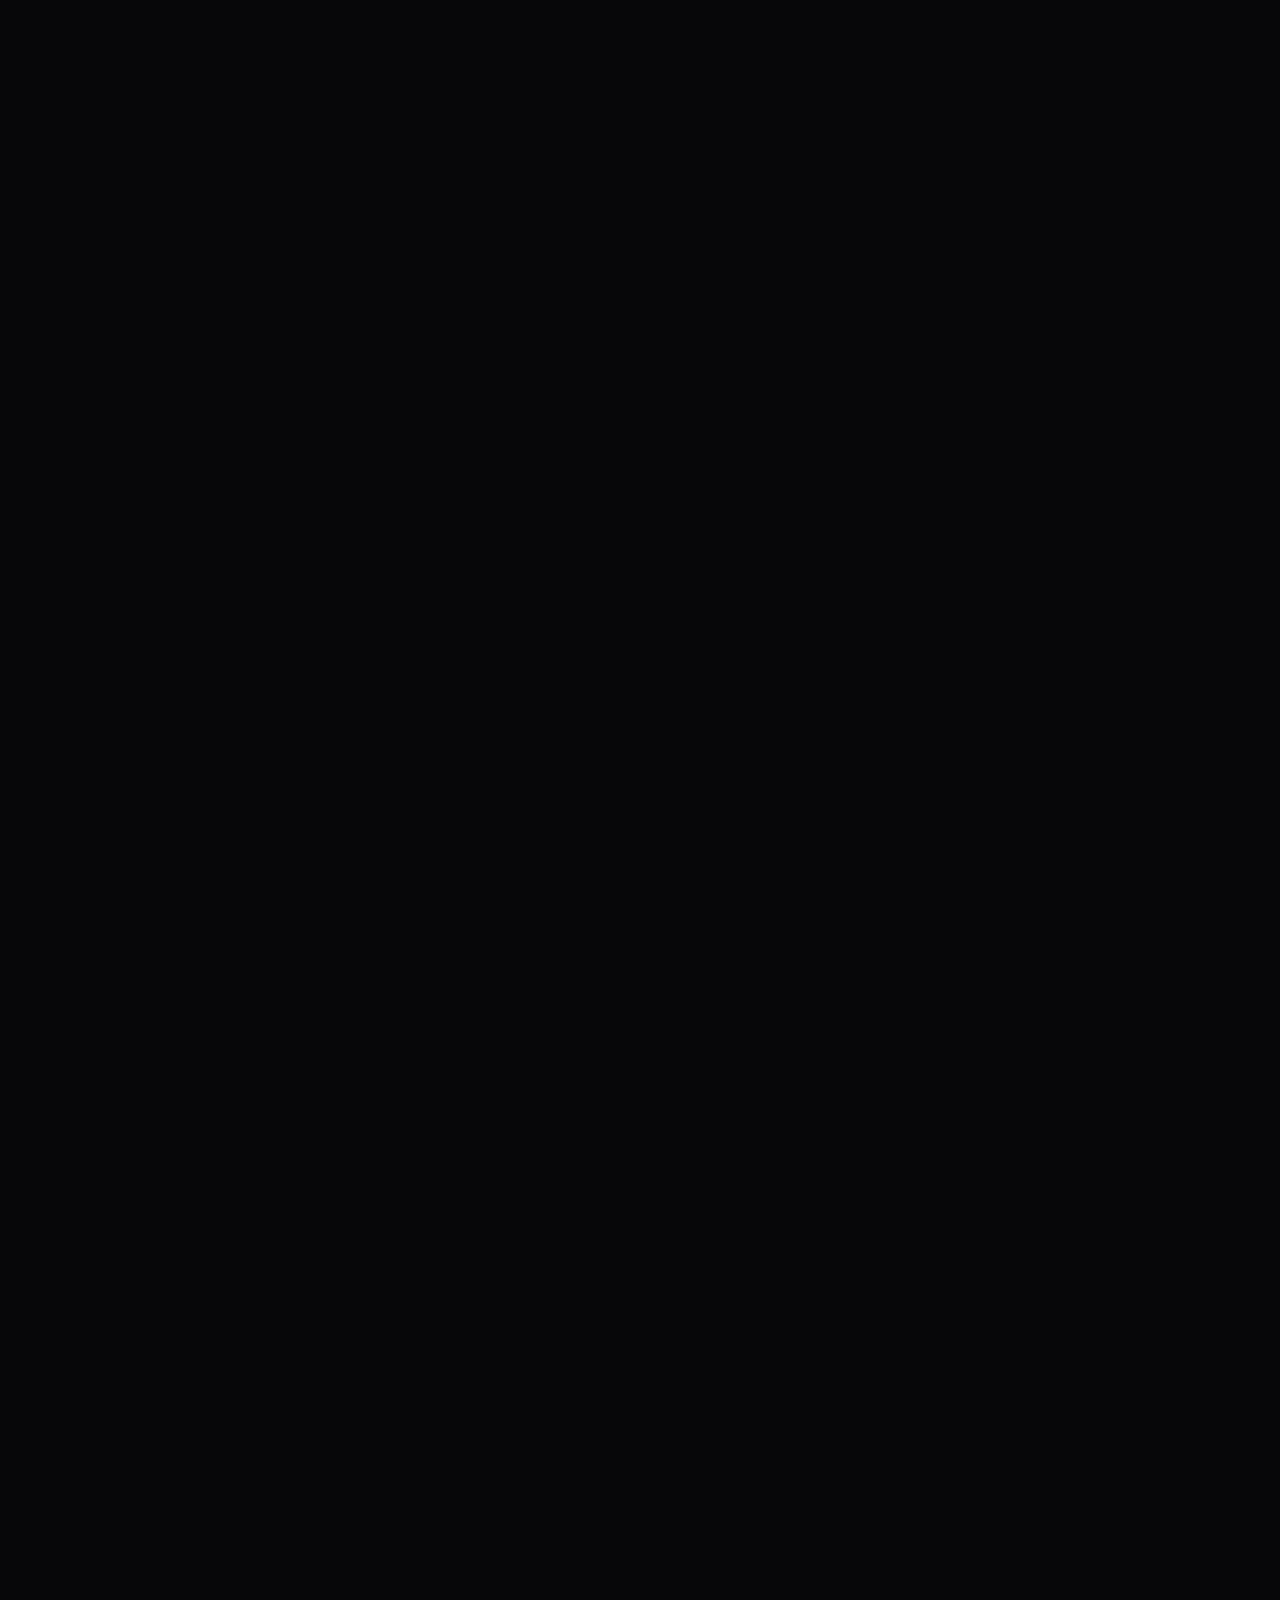
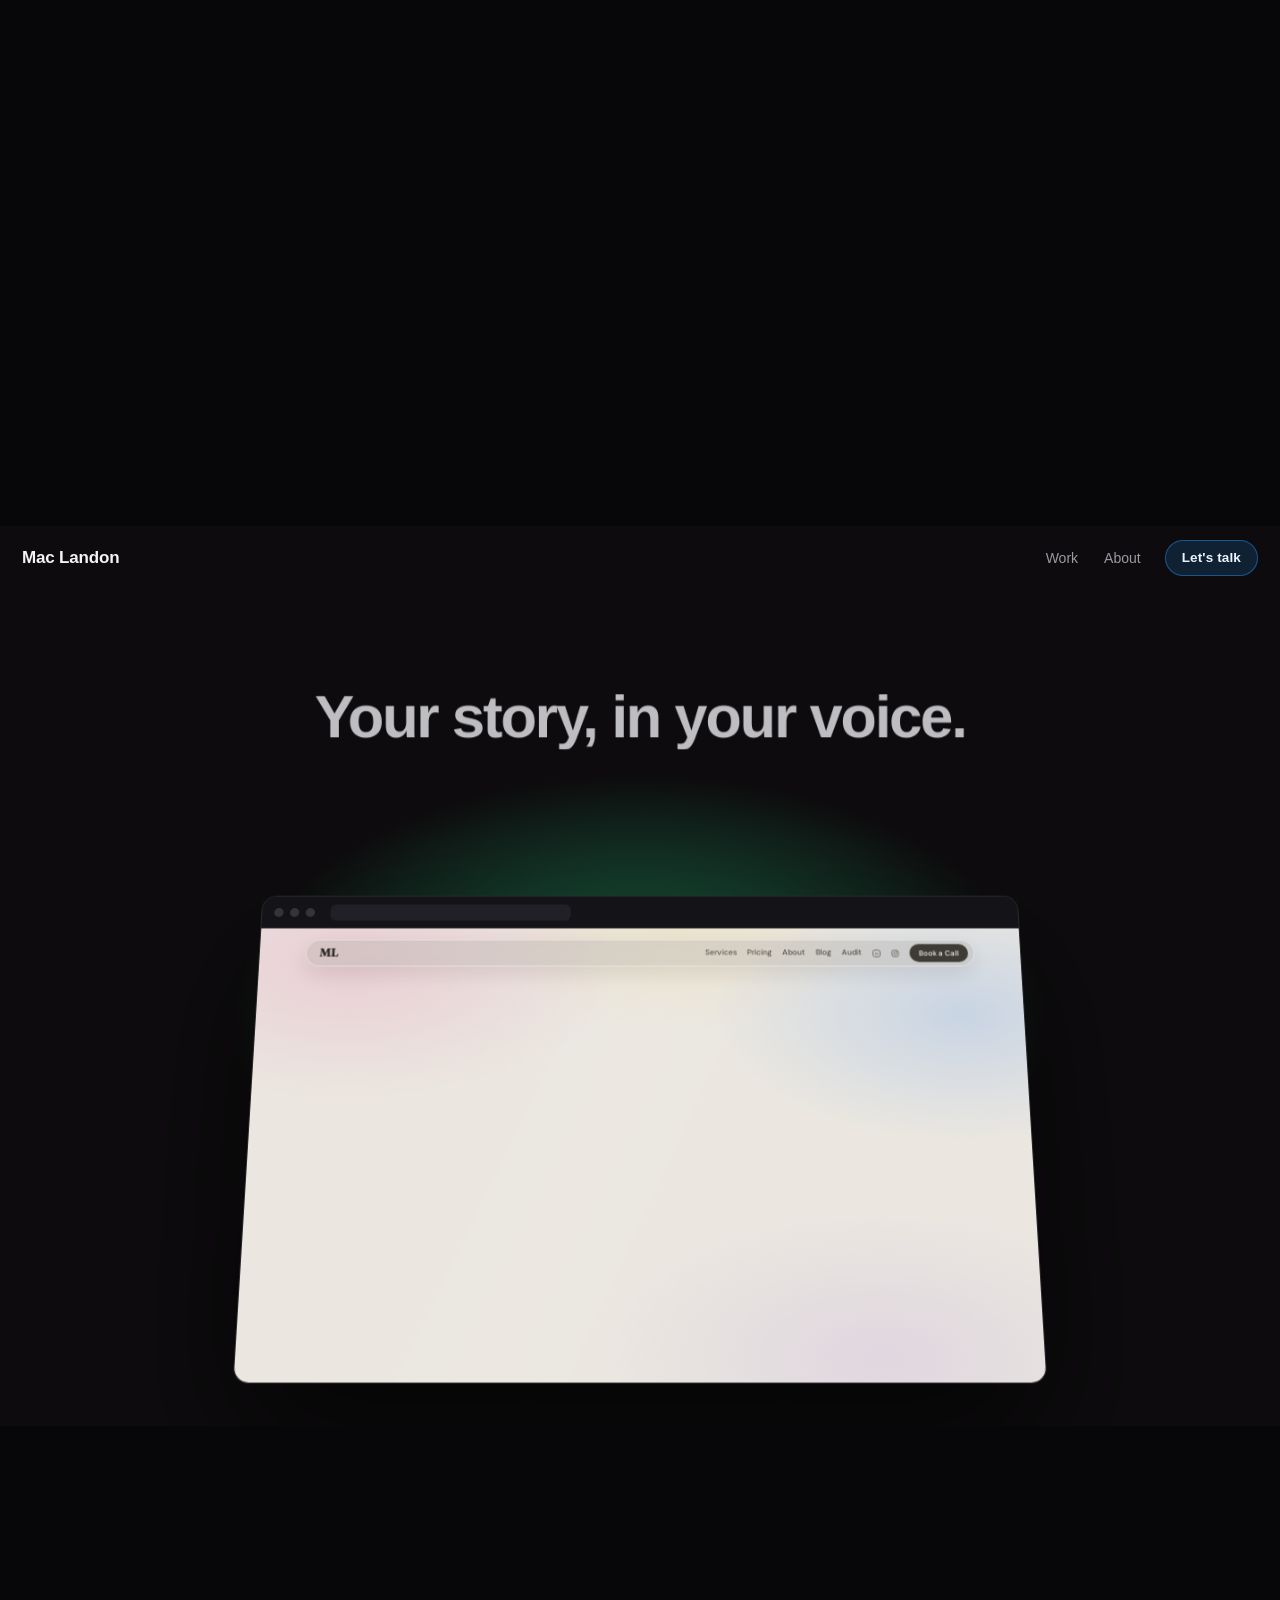
==== commit a33717b6: "restore iframe swap (was accidentally removed), no lazy-load, mobile matches real site Co-Authored-B" ====
--- a/index.html
+++ b/index.html
@@ -100,6 +100,8 @@
     box-shadow:0 8px 24px rgba(37,34,30,.10)}
   .mnav .ml{font-family:var(--serif);font-weight:700;font-size:13px;color:var(--site-text)}
   .mnav .mmenu{margin-left:auto;display:flex;gap:11px;font-family:var(--sans);font-size:8.5px;font-weight:500;color:#4c4841;align-items:center}
+  .mham,.sham{display:none}
+  .mcard-photo,.scard-photo{display:none}
   .micn{display:block;opacity:.85}
   .sicn{display:block;opacity:.85}
   .mnav .mp{background:#3a372f;color:#fff;border-radius:980px;padding:4px 10px;font-weight:500;font-size:8px}
@@ -146,17 +148,23 @@
     .frame__url span{font-size:8.5px}
     .screen{height:calc(100% - 26px);border-radius:0 0 21px 21px}
     .wire{inset:12px;gap:9px}
-    .mnav{top:10px;width:88%;height:26px}
-    .mnav .mmenu .mm{display:none}
-    .mcard{left:6%;right:6%;width:auto;top:12%}
-    .mcard h4{font-size:15px}
-    .mstrap{font-size:9px}.mcard p{font-size:8.5px}
-    .mpill{font-size:9px;padding:5px 13px}
-    .mportrait{height:34%;right:0;left:0;bottom:0;display:flex;justify-content:center}
+    .mnav{top:10px;left:50%;width:56%;height:30px;justify-content:space-between;padding:0 13px}
+    .mnav .ml{font-size:15px}
+    .mnav .mmenu{display:none}
+    .mham{display:block;width:14px;height:2px;background:#4c4841;border-radius:2px;position:relative}
+    .mham::before{content:"";position:absolute;left:0;top:-4.5px;width:14px;height:2px;background:#4c4841;border-radius:2px}
+    .mcard{left:5%;right:5%;width:auto;top:13%;bottom:14%;padding:14px 13px;overflow:hidden}
+    .mcard h4{font-size:16px;max-width:58%}
+    .meyebrow{font-size:6.5px}
+    .mstrap{font-size:8.5px;max-width:55%}
+    .mcard p{display:none}
+    .mpill{font-size:9px;padding:6px 13px;position:relative;z-index:2;margin-top:10px}
+    .mcard-photo{display:block;position:absolute;right:-6%;bottom:0;height:88%;width:auto;z-index:1}
+    .mportrait{display:none!important}
     .mchecks{display:none}
-    .mlive{top:44px;left:6%}
-    .msys{width:82%;bottom:10px;z-index:5}
-    .mfoot{display:none}
+    .mlive{top:46px;left:6%}
+    .msys{display:none!important}
+    .mfoot{left:5%;bottom:5%;display:block}
   }
 
   /* ===== THE REAL SITE (you land inside it) ===== */
@@ -195,12 +203,20 @@
   .sportrait img{height:100%;width:auto;display:block;filter:drop-shadow(0 16px 44px rgba(37,34,30,.16))}
   .sfoot{position:absolute;left:4vw;bottom:26px;font-size:11.5px;font-weight:700;letter-spacing:.16em;color:#8a8478}
   @media(max-width:900px){
-    .sgrid{grid-template-columns:1fr;align-items:start;padding:92px 5vw 0}
-    .scard{position:relative;z-index:2}
-    .snav .links span,.snav .links .sicn{display:none}
-    .snav .links .bp{display:inline-block}
-    .sportrait{right:50%;transform:translateX(50%);height:min(34svh,320px);z-index:1}
-    .sfoot{display:none}
+    .sgrid{grid-template-columns:1fr;align-items:start;padding:96px 4vw 0}
+    .snav{width:56%;min-width:210px;height:56px;gap:0;justify-content:space-between;padding:0 20px}
+    .snav .ml{font-size:26px}
+    .snav .links{display:none}
+    .sham{display:block;width:20px;height:2.5px;background:#4c4841;border-radius:2px;position:relative}
+    .sham::before{content:"";position:absolute;left:0;top:-6.5px;width:20px;height:2.5px;background:#4c4841;border-radius:2px}
+    .scard{position:relative;z-index:2;overflow:hidden;min-height:60svh}
+    .scard h1{font-size:clamp(28px,8vw,36px);max-width:58%}
+    .sstrap{max-width:52%}
+    .scard p{display:none}
+    .spill{position:relative;z-index:2}
+    .scard-photo{display:block;position:absolute;right:-8%;bottom:0;height:74%;width:auto;z-index:1}
+    .sportrait{display:none}
+    .sfoot{display:block;position:relative;left:auto;bottom:auto;margin:26px 4vw 0}
   }
 
   /* ===== normal site sections below (light) ===== */
@@ -306,7 +322,7 @@
 
           <div class="lyr mnav" id="mnav" data-in="0.35" style="transform:translateX(-50%)">
             <div class="ml">ML</div>
-            <div class="mmenu"><span class="mm">Services</span><span class="mm">Pricing</span><span class="mm">About</span><span class="mm">Blog</span><span class="mm">Audit</span><svg class="micn" viewBox="0 0 24 24" width="9" height="9"><rect x="2" y="2" width="20" height="20" rx="5" fill="none" stroke="#4c4841" stroke-width="2.4"/><text x="12" y="16.5" text-anchor="middle" font-size="11" font-weight="700" fill="#4c4841" font-family="DM Sans,sans-serif">in</text></svg><svg class="micn" viewBox="0 0 24 24" width="9" height="9"><rect x="2.5" y="2.5" width="19" height="19" rx="5.5" fill="none" stroke="#4c4841" stroke-width="2.2"/><circle cx="12" cy="12" r="4.4" fill="none" stroke="#4c4841" stroke-width="2.2"/><circle cx="17.6" cy="6.6" r="1.5" fill="#4c4841"/></svg><span class="mp">Book a Call</span></div>
+            <span class="mham"></span><div class="mmenu"><span class="mm">Services</span><span class="mm">Pricing</span><span class="mm">About</span><span class="mm">Blog</span><span class="mm">Audit</span><svg class="micn" viewBox="0 0 24 24" width="9" height="9"><rect x="2" y="2" width="20" height="20" rx="5" fill="none" stroke="#4c4841" stroke-width="2.4"/><text x="12" y="16.5" text-anchor="middle" font-size="11" font-weight="700" fill="#4c4841" font-family="DM Sans,sans-serif">in</text></svg><svg class="micn" viewBox="0 0 24 24" width="9" height="9"><rect x="2.5" y="2.5" width="19" height="19" rx="5.5" fill="none" stroke="#4c4841" stroke-width="2.2"/><circle cx="12" cy="12" r="4.4" fill="none" stroke="#4c4841" stroke-width="2.2"/><circle cx="17.6" cy="6.6" r="1.5" fill="#4c4841"/></svg><span class="mp">Book a Call</span></div>
           </div>
 
           <div class="lyr mportrait" id="mportrait" data-in="0.48"><img src="assets/mac-hero.png" alt=""></div>
@@ -317,6 +333,7 @@
             <div class="mstrap">I find what's broken and build what's missing.</div>
             <p>I build the websites, intake systems, and automations that let solo practices and small firms run without the owner in the middle of everything.</p>
             <div class="mpill">See if we're a fit &rarr;</div>
+            <img class="mcard-photo" src="assets/mac-hero.png" alt="">
           </div>
 
           <div class="lyr mfoot" data-in="0.56">— IS THIS RIGHT FOR YOU</div>
@@ -335,11 +352,11 @@
     </div>
 
     <!-- the REAL site, ready beneath the overlay -->
-    <iframe class="siteframe" id="siteframe" title="maclandon.com" loading="lazy"></iframe>
+    <iframe class="siteframe" id="siteframe" title="maclandon.com"></iframe>
     <div class="sitehero" id="sitehero">
       <div class="snav" id="snav">
         <div class="ml">ML</div>
-        <div class="links"><span>Services</span><span>Pricing</span><span>About</span><span>Blog</span><span>Audit</span><svg class="sicn" viewBox="0 0 24 24" width="16" height="16"><rect x="2" y="2" width="20" height="20" rx="5" fill="none" stroke="#4c4841" stroke-width="2.4"/><text x="12" y="16.5" text-anchor="middle" font-size="11" font-weight="700" fill="#4c4841" font-family="DM Sans,sans-serif">in</text></svg><svg class="sicn" viewBox="0 0 24 24" width="16" height="16"><rect x="2.5" y="2.5" width="19" height="19" rx="5.5" fill="none" stroke="#4c4841" stroke-width="2.2"/><circle cx="12" cy="12" r="4.4" fill="none" stroke="#4c4841" stroke-width="2.2"/><circle cx="17.6" cy="6.6" r="1.5" fill="#4c4841"/></svg><span class="bp">Book a Call</span></div>
+        <span class="sham"></span><div class="links"><span>Services</span><span>Pricing</span><span>About</span><span>Blog</span><span>Audit</span><svg class="sicn" viewBox="0 0 24 24" width="16" height="16"><rect x="2" y="2" width="20" height="20" rx="5" fill="none" stroke="#4c4841" stroke-width="2.4"/><text x="12" y="16.5" text-anchor="middle" font-size="11" font-weight="700" fill="#4c4841" font-family="DM Sans,sans-serif">in</text></svg><svg class="sicn" viewBox="0 0 24 24" width="16" height="16"><rect x="2.5" y="2.5" width="19" height="19" rx="5.5" fill="none" stroke="#4c4841" stroke-width="2.2"/><circle cx="12" cy="12" r="4.4" fill="none" stroke="#4c4841" stroke-width="2.2"/><circle cx="17.6" cy="6.6" r="1.5" fill="#4c4841"/></svg><span class="bp">Book a Call</span></div>
       </div>
       <div class="sportrait" id="sportrait"><img src="assets/mac-hero.png" alt="Mac Landon"></div>
       <div class="sgrid">
@@ -349,6 +366,7 @@
           <div class="sstrap">I find what's broken and build what's missing.</div>
           <p>I build the websites, intake systems, and automations that let solo practices and small firms run without the owner in the middle of everything. Tax, healthcare, e-commerce, creative services.</p>
           <span class="spill">See if we're a fit &rarr;</span>
+          <img class="scard-photo" src="assets/mac-hero.png" alt="">
         </div>
         <div></div>
       </div>
@@ -378,6 +396,9 @@
 const cold=[9,10,15], warm=[20,13,10], end=[239,235,228]; /* settles to the site's cream */
 
 addEventListener('mousemove',e=>{mx=(e.clientX/innerWidth-0.5)*2;my=(e.clientY/innerHeight-0.5)*2;},{passive:true});
+
+/* preload the real site while the visitor reads the hook */
+setTimeout(()=>{if(!siteframe.src)siteframe.src='site/index.html';},1200);
 
 
 function tick(){
@@ -438,14 +459,20 @@
   });
 
   /* you arrive INSIDE the site: the wallpaper fades up under the dive... */
+  /* simple arrival: the site fades and settles in as you dive through */
   const bgIn=sstep(0.83,0.92,pM);
-  sitehero.style.opacity=bgIn;
-  sitehero.style.pointerEvents='none';
-
-  /* simple arrival: the site fades and settles in as you dive through */
   const rIn=sstep(0.86,0.97,pM);
   sitehero.style.transform='scale('+lerp(1.1,1,rIn)+')';
   sitehero.style.filter=rIn<1?'blur('+((1-rIn)*8)+'px)':'none';
+  sitehero.style.pointerEvents='none';
+
+  /* ...then the recreation hands off to the REAL site */
+  if(pM>0.3&&!siteframe.src)siteframe.src='site/index.html';
+  const swap=sstep(0.955,0.99,target);
+  siteframe.style.opacity=swap>0?1:0;
+  siteframe.style.pointerEvents=swap>=1?'auto':'none';
+  sitehero.style.opacity=(bgIn*(1-swap)).toFixed(3);
+  sitehero.style.visibility=swap>=1?'hidden':'visible';
 
   /* intro chrome dissolves as you enter the site */
   nav.style.opacity=(1-sstep(0.84,0.92,pM)).toFixed(3);
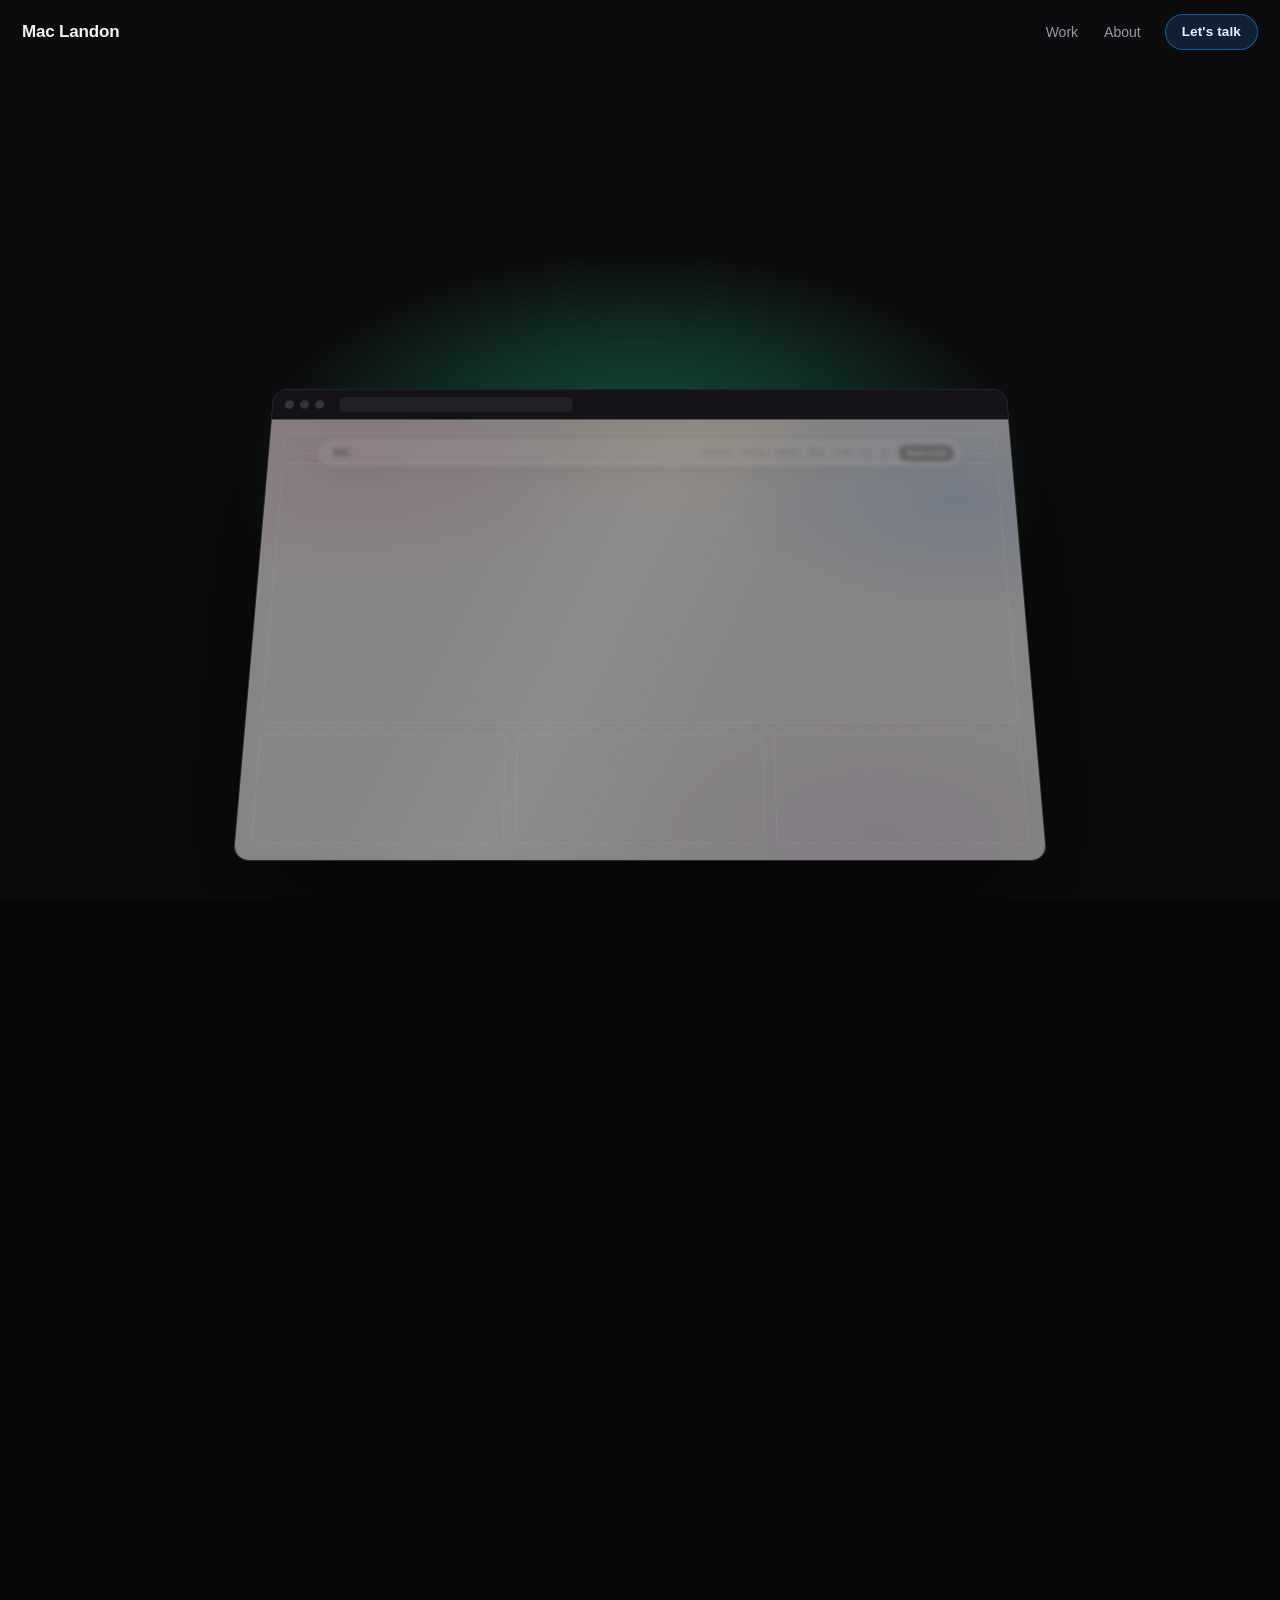
==== commit 8b83e199: "touch-safe snap: never during touch/momentum fight, capped distance, nudge tracker resets; iframe po" ====
--- a/index.html
+++ b/index.html
@@ -168,7 +168,7 @@
   }
 
   /* ===== THE REAL SITE (you land inside it) ===== */
-  .siteframe{position:absolute;inset:0;z-index:3;width:100%;height:100%;border:0;opacity:0;background:#EFEBE4}
+  .siteframe{position:absolute;inset:0;z-index:3;width:100%;height:100%;border:0;opacity:0;background:#EFEBE4;pointer-events:none}
   .sitehero{position:absolute;inset:0;z-index:4;opacity:0;will-change:opacity,transform,filter;pointer-events:none;
     background:
       radial-gradient(55% 50% at 12% 8%,rgba(235,185,205,.5),transparent 65%),
@@ -485,11 +485,11 @@
 
 /* SNAP TO THE NEAREST BEAT: when scrolling pauses mid-stage, glide to the
    beat the user was headed toward, so captions never rest half-faded. */
-let idleTimer=null, snapAnim=null, lastY=scrollY, lastDir=1, restY=scrollY;
+let idleTimer=null, snapAnim=null, lastY=scrollY, lastDir=1, restY=scrollY, touching=false;
 const snapPoints=[0.055,0.21,0.375,0.535,0.69,0.80,1];
 function cancelSnap(){if(snapAnim){cancelAnimationFrame(snapAnim);snapAnim=null;}}
 function doSnap(){
-  if(reduce)return;
+  if(reduce||touching)return;
   const total=stage.offsetHeight-innerHeight;
   const cur=clamp(-stage.getBoundingClientRect().top/(total||1),0,1);
   if(cur<=0.002||cur>=0.998)return;
@@ -499,13 +499,13 @@
   if(bd<=0.02&&nudged){ /* still near a beat but they pushed: carry them to the next one */
     const ahead=snapPoints.filter(p=>lastDir>0?p>best+0.001:p<best-0.001);
     if(ahead.length){let nb=null,nd=1e9;for(const p of ahead){const d=Math.abs(p-cur);if(d<nd){nd=d;nb=p;}}
-      if(nd<0.30){best=nb;bd=nd;}}
+      if(nd<0.16){best=nb;bd=nd;}}
   }else if(bd>0.02){ /* between beats: honor the direction they were headed */
     const ahead=snapPoints.filter(p=>lastDir>0?p>cur:p<cur);
     if(ahead.length){let nb=ahead[0],nd=1e9;for(const p of ahead){const d=Math.abs(p-cur);if(d<nd){nd=d;nb=p;}}
-      if(nd<0.30){best=nb;bd=nd;}}
+      if(nd<0.16){best=nb;bd=nd;}}
   }
-  if(bd<0.004||bd>0.30)return;
+  if(bd<0.004||bd>0.16){restY=scrollY;return;}
   const from=scrollY,to=stage.offsetTop+best*total,t0=performance.now(),dur=Math.min(850,300+bd*2600);
   const step=n=>{const k=Math.min(1,(n-t0)/dur),e2=1-Math.pow(1-k,3);
     scrollTo(0,from+(to-from)*e2);
@@ -515,9 +515,12 @@
 addEventListener('scroll',()=>{
   const y=scrollY;if(Math.abs(y-lastY)>1)lastDir=y>lastY?1:-1;lastY=y;
   if(snapAnim)return;
-  clearTimeout(idleTimer);idleTimer=setTimeout(doSnap,110);
+  clearTimeout(idleTimer);if(!touching)idleTimer=setTimeout(doSnap,150);
 },{passive:true});
-['wheel','touchstart'].forEach(ev=>addEventListener(ev,()=>{cancelSnap();},{passive:true}));
+addEventListener('touchstart',()=>{touching=true;cancelSnap();clearTimeout(idleTimer);},{passive:true});
+addEventListener('touchmove',()=>{cancelSnap();},{passive:true});
+addEventListener('touchend',()=>{touching=false;clearTimeout(idleTimer);idleTimer=setTimeout(doSnap,260);},{passive:true});
+addEventListener('wheel',()=>{cancelSnap();},{passive:true});
 
 document.getElementById('worklink').addEventListener('click',e=>{
   e.preventDefault();
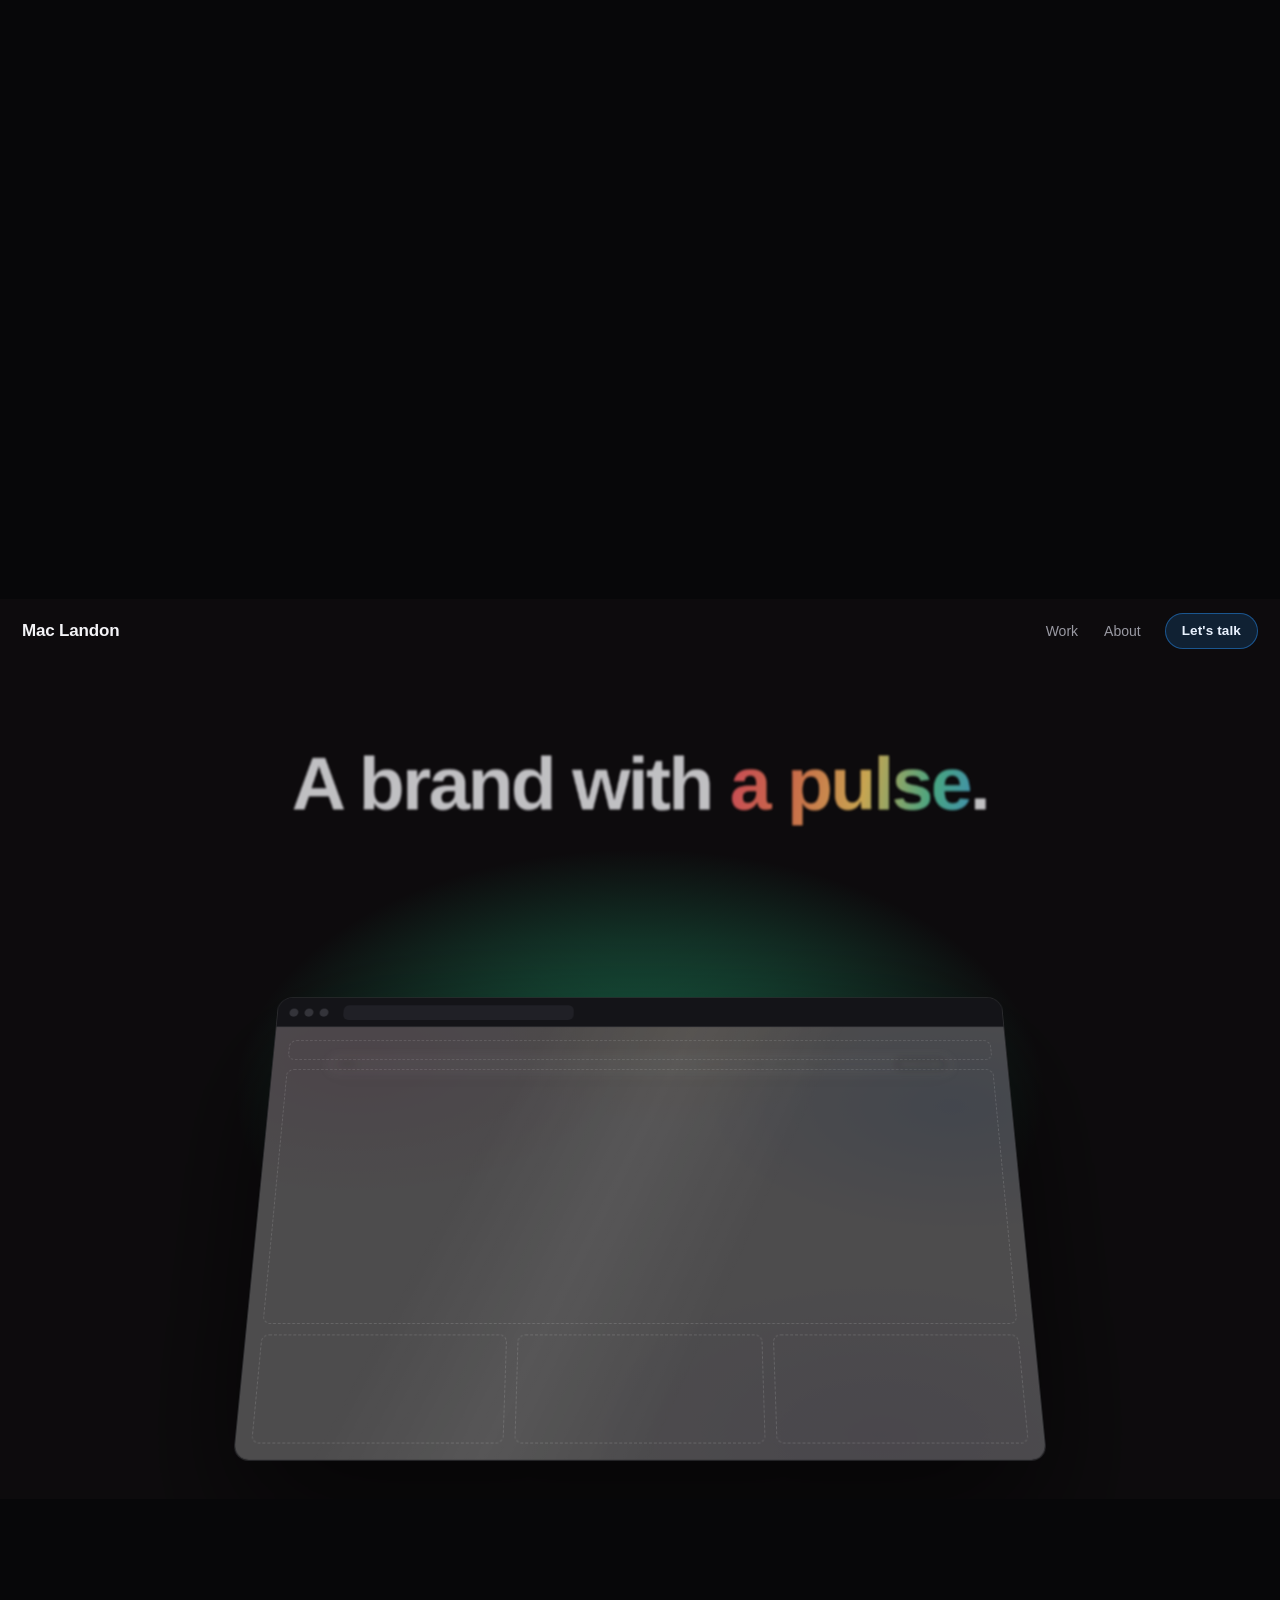
==== commit 40fc1e81: "iOS stability: snap desktop-only, iframe frozen until arrival, stable viewport height, no per-frame " ====
--- a/index.html
+++ b/index.html
@@ -168,7 +168,7 @@
   }
 
   /* ===== THE REAL SITE (you land inside it) ===== */
-  .siteframe{position:absolute;inset:0;z-index:3;width:100%;height:100%;border:0;opacity:0;background:#EFEBE4;pointer-events:none}
+  .siteframe{position:absolute;inset:0;z-index:3;width:100%;height:100%;border:0;opacity:0;background:#EFEBE4;pointer-events:none;display:none}
   .sitehero{position:absolute;inset:0;z-index:4;opacity:0;will-change:opacity,transform,filter;pointer-events:none;
     background:
       radial-gradient(55% 50% at 12% 8%,rgba(235,185,205,.5),transparent 65%),
@@ -380,6 +380,11 @@
 const sstep=(a,b,x)=>{const t=clamp((x-a)/(b-a),0,1);return t*t*(3-2*t);};
 const lerp=(a,b,t)=>a+(b-a)*t;
 const reduce=matchMedia('(prefers-reduced-motion:reduce)').matches;
+const coarse=matchMedia('(pointer:coarse)').matches;
+/* iOS toolbar collapse changes innerHeight mid-scroll and makes every
+   scroll-driven transform jump; only accept big (orientation) changes */
+let VH=innerHeight;
+addEventListener('resize',()=>{if(Math.abs(innerHeight-VH)>150)VH=innerHeight;});
 
 const stage=document.getElementById('stage'), pin=document.getElementById('pin'),
       glow=document.getElementById('glow'), frame=document.getElementById('frame'),
@@ -402,7 +407,7 @@
 
 
 function tick(){
-  const total=stage.offsetHeight-innerHeight;
+  const total=stage.offsetHeight-VH;
   target=clamp(-stage.getBoundingClientRect().top/(total||1),0,1);
   pS+=(target-pS)*(reduce?1:0.05);
   pM+=(target-pM)*(reduce?1:0.085);
@@ -441,7 +446,7 @@
     if(el.classList.contains('msys'))base='translateX(-50%) ';
     if(el.classList.contains('mnav'))base='translateX(-50%) ';
     el.style.transform=base+'translateY('+((1-a)*20)+'px) scale('+lerp(0.97,1,a)+')';
-    el.style.filter='blur('+((1-a)*4)+'px)';
+    el.style.filter=coarse?'none':'blur('+((1-a)*4)+'px)';
   }
 
   const typed=sstep(0.76,0.83,pM);
@@ -454,7 +459,7 @@
     const o=clamp(1-Math.abs(t)*1.12,0,1);
     c.style.opacity=o.toFixed(3);
     c.style.transform='translateZ('+(t*zmax)+'px) translateY('+(t*-14)+'px)';
-    c.style.filter='blur('+(Math.abs(t)*4).toFixed(2)+'px)';
+    c.style.filter=coarse?'none':'blur('+(Math.abs(t)*4).toFixed(2)+'px)';
     c.style.visibility=o<=0?'hidden':'visible';
   });
 
@@ -463,12 +468,13 @@
   const bgIn=sstep(0.83,0.92,pM);
   const rIn=sstep(0.86,0.97,pM);
   sitehero.style.transform='scale('+lerp(1.1,1,rIn)+')';
-  sitehero.style.filter=rIn<1?'blur('+((1-rIn)*8)+'px)':'none';
+  sitehero.style.filter=(coarse||rIn>=1)?'none':'blur('+((1-rIn)*8)+'px)';
   sitehero.style.pointerEvents='none';
 
   /* ...then the recreation hands off to the REAL site */
   if(pM>0.3&&!siteframe.src)siteframe.src='site/index.html';
   const swap=sstep(0.955,0.99,target);
+  siteframe.style.display=target>0.9?'block':'none'; /* frozen until you arrive */
   siteframe.style.opacity=swap>0?1:0;
   siteframe.style.pointerEvents=swap>=1?'auto':'none';
   sitehero.style.opacity=(bgIn*(1-swap)).toFixed(3);
@@ -489,8 +495,8 @@
 const snapPoints=[0.055,0.21,0.375,0.535,0.69,0.80,1];
 function cancelSnap(){if(snapAnim){cancelAnimationFrame(snapAnim);snapAnim=null;}}
 function doSnap(){
-  if(reduce||touching)return;
-  const total=stage.offsetHeight-innerHeight;
+  if(reduce||coarse||touching)return;
+  const total=stage.offsetHeight-VH;
   const cur=clamp(-stage.getBoundingClientRect().top/(total||1),0,1);
   if(cur<=0.002||cur>=0.998)return;
   let best=null,bd=1e9;
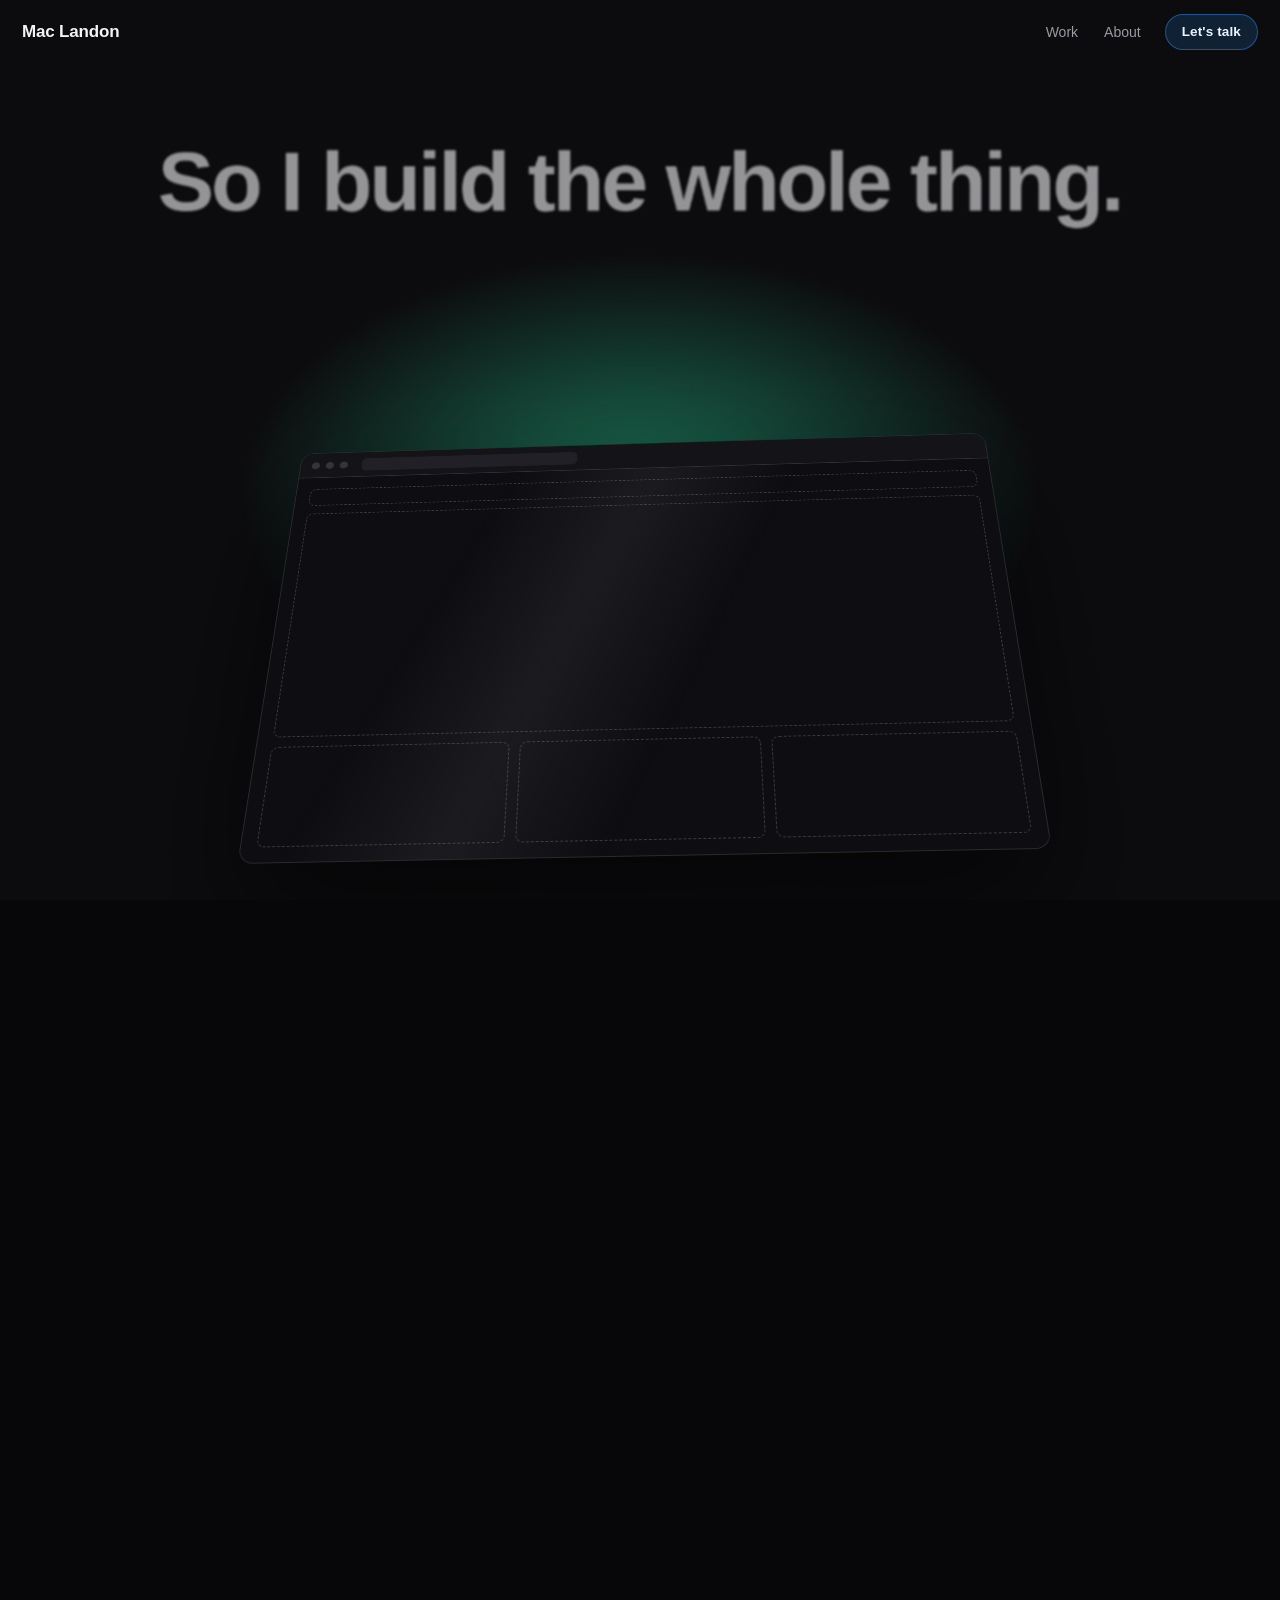
==== commit d8b831b8: "Perf: quantized blurs, no backdrop-filter, iframe loads near arrival, intro loop stops after landing" ====
--- a/index.html
+++ b/index.html
@@ -95,7 +95,7 @@
   /* ===== the miniature: real maclandon.com ===== */
   .lyr{position:absolute;opacity:0;will-change:opacity,transform,filter}
   .mnav{top:12px;left:50%;width:88%;height:30px;display:flex;align-items:center;gap:10px;
-    background:rgba(180,175,168,.38);backdrop-filter:blur(10px);-webkit-backdrop-filter:blur(10px);
+    background:rgba(206,201,192,.78);
     border:1px solid rgba(255,255,255,.45);border-radius:980px;padding:0 6px 0 14px;
     box-shadow:0 8px 24px rgba(37,34,30,.10)}
   .mnav .ml{font-family:var(--serif);font-weight:700;font-size:13px;color:var(--site-text)}
@@ -108,7 +108,7 @@
   .mportrait{right:4%;bottom:0;height:78%;pointer-events:none}
   .mportrait img{height:100%;width:auto;display:block;filter:drop-shadow(0 10px 30px rgba(37,34,30,.18))}
   .mcard{left:5%;top:20%;width:44%;border-radius:12px;padding:14px 15px;
-    background:var(--site-card);backdrop-filter:blur(10px);-webkit-backdrop-filter:blur(10px);
+    background:rgba(252,250,246,.93);
     border:1px solid rgba(255,255,255,.7);box-shadow:0 14px 38px rgba(37,34,30,.10)}
   .meyebrow{font-family:var(--sans);font-size:6.8px;font-weight:700;letter-spacing:.16em;color:#8fa6c4;margin-bottom:6px}
   .mcard h4{font-family:var(--serif);font-weight:600;font-size:clamp(12px,1.9vw,18.5px);letter-spacing:-.01em;line-height:1.12;color:var(--site-text)}
@@ -120,7 +120,7 @@
     box-shadow:inset 0 1px 0 rgba(255,255,255,.5),0 6px 16px rgba(74,122,176,.35)}
   .mfoot{left:5%;bottom:7%;font-family:var(--sans);font-size:7px;font-weight:700;letter-spacing:.14em;color:#8a8478}
   .msys{bottom:14px;left:50%;width:60%;display:flex;gap:7px;align-items:center;z-index:3;
-    background:rgba(252,250,246,.9);backdrop-filter:blur(10px);-webkit-backdrop-filter:blur(10px);
+    background:rgba(252,250,246,.95);
     border:1px solid rgba(255,255,255,.8);border-radius:11px;padding:7px;
     box-shadow:0 12px 30px rgba(37,34,30,.14)}
   .msys .field{flex:1;height:20px;border-radius:6px;background:rgba(37,34,30,.05);border:1px solid rgba(37,34,30,.12);
@@ -179,7 +179,7 @@
     font-family:var(--sans);color:var(--site-text)}
   .snav{position:absolute;top:22px;left:0;right:0;margin:0 auto;width:min(880px,92vw);height:52px;
     display:flex;align-items:center;gap:22px;padding:0 10px 0 26px;
-    background:rgba(180,175,168,.38);backdrop-filter:blur(14px);-webkit-backdrop-filter:blur(14px);
+    background:rgba(206,201,192,.8);
     border:1px solid rgba(255,255,255,.45);border-radius:980px;box-shadow:0 10px 34px rgba(37,34,30,.12);
     will-change:transform,opacity;transform-origin:0 0}
   .snav .ml{font-family:var(--serif);font-weight:700;font-size:22px}
@@ -189,7 +189,7 @@
   .sgrid{position:absolute;inset:0;display:grid;grid-template-columns:1.05fr .95fr;align-items:center;
     max-width:1240px;margin:0 auto;padding:80px 4vw 0}
   .scard{border-radius:22px;padding:clamp(22px,3.4vw,44px);
-    background:var(--site-card);backdrop-filter:blur(14px);-webkit-backdrop-filter:blur(14px);
+    background:rgba(252,250,246,.94);
     border:1px solid rgba(255,255,255,.7);box-shadow:0 24px 60px rgba(37,34,30,.10)}
   .seyebrow{font-size:12px;font-weight:700;letter-spacing:.18em;color:#8fa6c4;margin-bottom:16px}
   .scard h1{font-family:var(--serif);font-weight:600;font-size:clamp(30px,3.9vw,54px);letter-spacing:-.01em;line-height:1.08}
@@ -402,13 +402,17 @@
 
 addEventListener('mousemove',e=>{mx=(e.clientX/innerWidth-0.5)*2;my=(e.clientY/innerHeight-0.5)*2;},{passive:true});
 
-/* preload the real site while the visitor reads the hook */
-setTimeout(()=>{if(!siteframe.src)siteframe.src='site/index.html';},1200);
 
 
 function tick(){
   const total=stage.offsetHeight-VH;
   target=clamp(-stage.getBoundingClientRect().top/(total||1),0,1);
+  /* landed inside the real site: the intro is done, stop paying for it */
+  if(target>=0.999&&pF>=0.995){
+    siteframe.style.display='block';siteframe.style.opacity=1;siteframe.style.pointerEvents='auto';
+    sitehero.style.visibility='hidden';nav.style.opacity=0;nav.style.pointerEvents='none';
+    requestAnimationFrame(tick);return;
+  }
   pS+=(target-pS)*(reduce?1:0.05);
   pM+=(target-pM)*(reduce?1:0.085);
   pF+=(target-pF)*(reduce?1:0.13);
@@ -431,7 +435,8 @@
   const ry=reduce?0:smx*3*(1-exit), rxm=reduce?0:-smy*2*(1-exit);
   frame.style.transform='translateY('+ty+'vh) rotateX('+(rx+rxm)+'deg) rotateY('+ry+'deg) scale('+s+')';
   frame.style.opacity=1-exit;
-  frame.style.filter=exit>0.02?'blur('+(exit*7)+'px)':'none';
+  const fb=Math.round(exit*7);
+  frame.style.filter=fb>0?'blur('+fb+'px)':'none';
   frame.style.visibility=exit>=1?'hidden':'visible';
   frame.style.boxShadow=pM>0.72?'0 60px 160px rgba(127,160,195,.35)':'0 60px 140px rgba(0,0,0,.65)';
 
@@ -446,7 +451,8 @@
     if(el.classList.contains('msys'))base='translateX(-50%) ';
     if(el.classList.contains('mnav'))base='translateX(-50%) ';
     el.style.transform=base+'translateY('+((1-a)*20)+'px) scale('+lerp(0.97,1,a)+')';
-    el.style.filter=coarse?'none':'blur('+((1-a)*4)+'px)';
+    const lb=Math.round((1-a)*4);
+    el.style.filter=(coarse||lb<1)?'none':'blur('+lb+'px)';
   }
 
   const typed=sstep(0.76,0.83,pM);
@@ -459,7 +465,8 @@
     const o=clamp(1-Math.abs(t)*1.12,0,1);
     c.style.opacity=o.toFixed(3);
     c.style.transform='translateZ('+(t*zmax)+'px) translateY('+(t*-14)+'px)';
-    c.style.filter=coarse?'none':'blur('+(Math.abs(t)*4).toFixed(2)+'px)';
+    const cb=Math.round(Math.abs(t)*4);
+    c.style.filter=(coarse||cb<1)?'none':'blur('+cb+'px)';
     c.style.visibility=o<=0?'hidden':'visible';
   });
 
@@ -468,11 +475,12 @@
   const bgIn=sstep(0.83,0.92,pM);
   const rIn=sstep(0.86,0.97,pM);
   sitehero.style.transform='scale('+lerp(1.1,1,rIn)+')';
-  sitehero.style.filter=(coarse||rIn>=1)?'none':'blur('+((1-rIn)*8)+'px)';
+  const hb=Math.round((1-rIn)*8);
+  sitehero.style.filter=(coarse||hb<1)?'none':'blur('+hb+'px)';
   sitehero.style.pointerEvents='none';
 
   /* ...then the recreation hands off to the REAL site */
-  if(pM>0.3&&!siteframe.src)siteframe.src='site/index.html';
+  if(pM>0.72&&!siteframe.src)siteframe.src='site/index.html';
   const swap=sstep(0.955,0.99,target);
   siteframe.style.display=target>0.9?'block':'none'; /* frozen until you arrive */
   siteframe.style.opacity=swap>0?1:0;
@@ -501,18 +509,9 @@
   if(cur<=0.002||cur>=0.998)return;
   let best=null,bd=1e9;
   for(const p of snapPoints){const d=Math.abs(p-cur);if(d<bd){bd=d;best=p;}}
-  const nudged=Math.abs(scrollY-restY)>24;
-  if(bd<=0.02&&nudged){ /* still near a beat but they pushed: carry them to the next one */
-    const ahead=snapPoints.filter(p=>lastDir>0?p>best+0.001:p<best-0.001);
-    if(ahead.length){let nb=null,nd=1e9;for(const p of ahead){const d=Math.abs(p-cur);if(d<nd){nd=d;nb=p;}}
-      if(nd<0.16){best=nb;bd=nd;}}
-  }else if(bd>0.02){ /* between beats: honor the direction they were headed */
-    const ahead=snapPoints.filter(p=>lastDir>0?p>cur:p<cur);
-    if(ahead.length){let nb=ahead[0],nd=1e9;for(const p of ahead){const d=Math.abs(p-cur);if(d<nd){nd=d;nb=p;}}
-      if(nd<0.16){best=nb;bd=nd;}}
-  }
-  if(bd<0.004||bd>0.16){restY=scrollY;return;}
-  const from=scrollY,to=stage.offsetTop+best*total,t0=performance.now(),dur=Math.min(850,300+bd*2600);
+  /* settle to the nearest beat only when already close — never yank the page */
+  if(bd<0.004||bd>0.06){restY=scrollY;return;}
+  const from=scrollY,to=stage.offsetTop+best*total,t0=performance.now(),dur=Math.min(600,260+bd*2600);
   const step=n=>{const k=Math.min(1,(n-t0)/dur),e2=1-Math.pow(1-k,3);
     scrollTo(0,from+(to-from)*e2);
     if(k<1)snapAnim=requestAnimationFrame(step);else{snapAnim=null;restY=scrollY;}};
@@ -521,7 +520,7 @@
 addEventListener('scroll',()=>{
   const y=scrollY;if(Math.abs(y-lastY)>1)lastDir=y>lastY?1:-1;lastY=y;
   if(snapAnim)return;
-  clearTimeout(idleTimer);if(!touching)idleTimer=setTimeout(doSnap,150);
+  clearTimeout(idleTimer);if(!touching)idleTimer=setTimeout(doSnap,350);
 },{passive:true});
 addEventListener('touchstart',()=>{touching=true;cancelSnap();clearTimeout(idleTimer);},{passive:true});
 addEventListener('touchmove',()=>{cancelSnap();},{passive:true});
